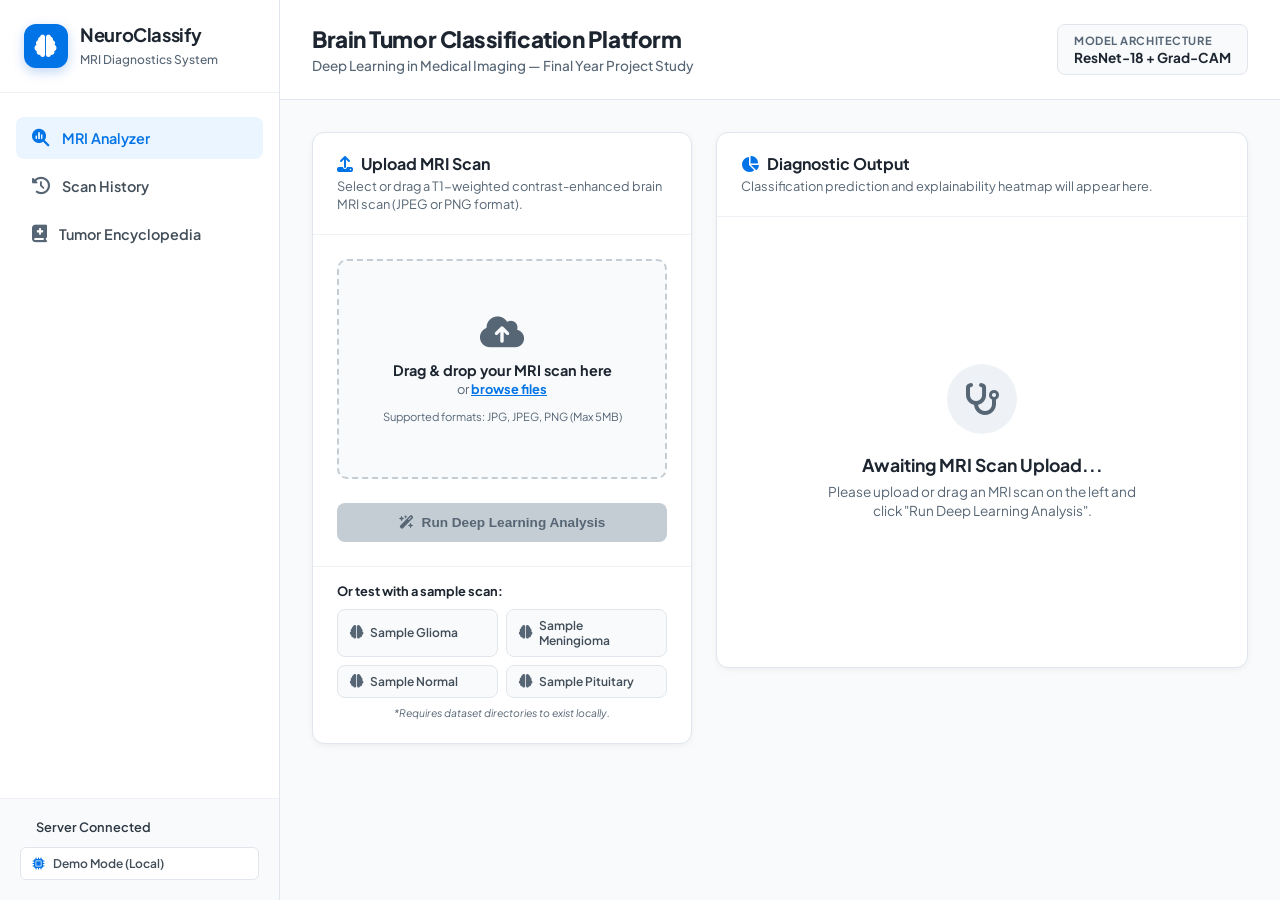
==== frontend/index.html @ 98c459a2 "Initial commit: Web-Based Brain Tumor Classification and Explainable AI (Grad-CAM) System" ====
<!DOCTYPE html>
<html lang="en">
<head>
    <meta charset="UTF-8">
    <meta name="viewport" content="width=device-width, initial-scale=1.0">
    <title>Brain Tumor Classification & Explainable AI (Grad-CAM) System</title>
    <!-- Google Fonts -->
    <link rel="preconnect" href="https://fonts.googleapis.com">
    <link rel="preconnect" href="https://fonts.gstatic.com" crossorigin>
    <link href="https://fonts.googleapis.com/css2?family=Plus+Jakarta+Sans:wght@300;400;500;600;700;800&display=swap" rel="stylesheet">
    <!-- FontAwesome for Icons -->
    <link rel="stylesheet" href="https://cdnjs.cloudflare.com/ajax/libs/font-awesome/6.4.0/css/all.min.css">
    <!-- Main Style -->
    <link rel="stylesheet" href="style.css">
</head>
<body>
    <div class="app-container">
        <!-- Sidebar Navigation -->
        <aside class="app-sidebar">
            <div class="brand">
                <div class="brand-icon"><i class="fa-solid fa-brain"></i></div>
                <div class="brand-text">
                    <h1>NeuroClassify</h1>
                    <span>MRI Diagnostics System</span>
                </div>
            </div>
            
            <nav class="sidebar-nav">
                <a href="#analyzer" class="nav-item active" id="nav-analyzer">
                    <i class="fa-solid fa-magnifying-glass-chart"></i>
                    <span>MRI Analyzer</span>
                </a>
                <a href="#history" class="nav-item" id="nav-history">
                    <i class="fa-solid fa-clock-rotate-left"></i>
                    <span>Scan History</span>
                </a>
                <a href="#education" class="nav-item" id="nav-education">
                    <i class="fa-solid fa-book-medical"></i>
                    <span>Tumor Encyclopedia</span>
                </a>
            </nav>
            
            <div class="sidebar-footer">
                <div class="status-indicator connected">
                    <span class="dot"></span>
                    <span class="text">Server Connected</span>
                </div>
                <div class="model-status" id="model-status-badge">
                    <i class="fa-solid fa-microchip"></i>
                    <span id="model-status-text">Checking model...</span>
                </div>
            </div>
        </aside>

        <!-- Main Content Area -->
        <main class="app-main">
            <!-- Header -->
            <header class="app-header">
                <div class="header-title">
                    <h2>Brain Tumor Classification Platform</h2>
                    <p>Deep Learning in Medical Imaging — Final Year Project Study</p>
                </div>
                <div class="system-stats">
                    <div class="stat-card">
                        <span class="stat-label">Model Architecture</span>
                        <span class="stat-value">ResNet-18 + Grad-CAM</span>
                    </div>
                </div>
            </header>

            <!-- Page Sections -->
            <div class="page-content">
                
                <!-- SECTION 1: MRI Analyzer -->
                <section id="analyzer-section" class="content-section active">
                    <div class="grid-layout">
                        <!-- Left Panel: Upload Image -->
                        <div class="card upload-card">
                            <div class="card-header">
                                <h3><i class="fa-solid fa-upload"></i> Upload MRI Scan</h3>
                                <p>Select or drag a T1-weighted contrast-enhanced brain MRI scan (JPEG or PNG format).</p>
                            </div>
                            
                            <!-- Drag & Drop Upload Zone -->
                            <div class="upload-zone" id="drop-zone">
                                <input type="file" id="file-input" accept="image/jpeg, image/png" style="display: none;">
                                <div class="upload-prompt">
                                    <i class="fa-solid fa-cloud-arrow-up upload-icon"></i>
                                    <p class="main-prompt">Drag & drop your MRI scan here</p>
                                    <p class="sub-prompt">or <span class="browse-btn">browse files</span></p>
                                    <span class="file-limits">Supported formats: JPG, JPEG, PNG (Max 5MB)</span>
                                </div>
                                <div class="upload-preview" id="upload-preview" style="display: none;">
                                    <img id="preview-img" src="" alt="MRI Preview">
                                    <div class="preview-overlay">
                                        <button class="btn btn-secondary btn-sm" id="change-file-btn">
                                            <i class="fa-solid fa-rotate"></i> Change Scan
                                        </button>
                                    </div>
                                </div>
                            </div>
                            
                            <!-- Actions -->
                            <div class="action-bar">
                                <button class="btn btn-primary btn-block" id="analyze-btn" disabled>
                                    <i class="fa-solid fa-wand-magic-sparkles"></i> Run Deep Learning Analysis
                                </button>
                            </div>
                            
                            <!-- Sample Scans Section -->
                            <div class="sample-scans">
                                <h4>Or test with a sample scan:</h4>
                                <div class="sample-grid">
                                    <div class="sample-item" data-type="glioma" data-file="dataset/Testing/glioma/Te-gl_0010.jpg">
                                        <i class="fa-solid fa-brain sample-thumb-icon"></i>
                                        <span>Sample Glioma</span>
                                    </div>
                                    <div class="sample-item" data-type="meningioma" data-file="dataset/Testing/meningioma/Te-me_0010.jpg">
                                        <i class="fa-solid fa-brain sample-thumb-icon"></i>
                                        <span>Sample Meningioma</span>
                                    </div>
                                    <div class="sample-item" data-type="notumor" data-file="dataset/Testing/notumor/Te-no_0010.jpg">
                                        <i class="fa-solid fa-brain sample-thumb-icon"></i>
                                        <span>Sample Normal</span>
                                    </div>
                                    <div class="sample-item" data-type="pituitary" data-file="dataset/Testing/pituitary/Te-pi_0010.jpg">
                                        <i class="fa-solid fa-brain sample-thumb-icon"></i>
                                        <span>Sample Pituitary</span>
                                    </div>
                                </div>
                                <p class="sample-note">*Requires dataset directories to exist locally.</p>
                            </div>
                        </div>

                        <!-- Right Panel: Diagnostics & Visualizations -->
                        <div class="card results-card">
                            <div class="card-header">
                                <h3><i class="fa-solid fa-chart-pie"></i> Diagnostic Output</h3>
                                <p>Classification prediction and explainability heatmap will appear here.</p>
                            </div>
                            
                            <!-- Empty State -->
                            <div class="results-empty" id="results-empty">
                                <div class="empty-animation">
                                    <i class="fa-solid fa-stethoscope"></i>
                                </div>
                                <p>Awaiting MRI Scan Upload...</p>
                                <span>Please upload or drag an MRI scan on the left and click "Run Deep Learning Analysis".</span>
                            </div>
                            
                            <!-- Loading State -->
                            <div class="results-loading" id="results-loading" style="display: none;">
                                <div class="spinner"></div>
                                <p>Running Deep CNN Inference...</p>
                                <span>Analyzing image layers & extracting Grad-CAM gradients...</span>
                            </div>

                            <!-- Results Content (Hidden by Default) -->
                            <div class="results-content" id="results-content" style="display: none;">
                                <!-- Warning banner if model is not trained yet -->
                                <div class="warning-banner" id="model-warning-banner" style="display: none;">
                                    <i class="fa-solid fa-triangle-exclamation"></i>
                                    <span id="warning-text">Model weights not trained. Running on untrained/ImageNet base model.</span>
                                </div>

                                <div class="primary-result">
                                    <div class="result-badge" id="prediction-class-badge">GLIOMA</div>
                                    <div class="result-confidence">
                                        <span class="label">Confidence Score:</span>
                                        <span class="value" id="prediction-confidence-val">94.8%</span>
                                    </div>
                                </div>

                                <!-- Probability Bars -->
                                <div class="probability-section">
                                    <h4>Probability Distribution</h4>
                                    <div class="prob-list" id="prob-list">
                                        <!-- Will be dynamically populated -->
                                    </div>
                                </div>

                                <!-- Compare Viewer (Raw vs Heatmap) -->
                                <div class="visualizer-section">
                                    <h4>Explainable AI (XAI) — Grad-CAM Heatmap</h4>
                                    <p class="xai-desc">The heatmap highlights the regions in the MRI scan that contributed most strongly to the model's classification decision (red regions = highest activation).</p>
                                    
                                    <div class="viewer-compare">
                                        <div class="viewer-pane">
                                            <span class="pane-label">Original MRI Scan</span>
                                            <img id="result-raw-img" src="" alt="Original MRI">
                                        </div>
                                        <div class="viewer-pane">
                                            <span class="pane-label">Grad-CAM Activation Highlight</span>
                                            <img id="result-heatmap-img" src="" alt="Grad-CAM Overlay">
                                        </div>
                                    </div>
                                </div>
                                
                                <!-- Findings Summary -->
                                <div class="findings-card" id="findings-card">
                                    <!-- Dynamic text according to predicted class -->
                                </div>
                            </div>
                        </div>
                    </div>
                </section>
                
                <!-- SECTION 2: Scan History -->
                <section id="history-section" class="content-section">
                    <div class="card">
                        <div class="card-header">
                            <h3><i class="fa-solid fa-clock-rotate-left"></i> Analysis History</h3>
                            <p>History of MRI scans classified in this session (stored locally).</p>
                        </div>
                        <div class="history-list-wrapper">
                            <table class="history-table" id="history-table">
                                <thead>
                                    <tr>
                                        <th>Date/Time</th>
                                        <th>MRI File</th>
                                        <th>Classification</th>
                                        <th>Confidence</th>
                                        <th>Action</th>
                                    </tr>
                                </thead>
                                <tbody id="history-tbody">
                                    <tr>
                                        <td colspan="5" class="no-history-text">No scans analyzed in this session yet.</td>
                                    </tr>
                                </tbody>
                            </table>
                        </div>
                    </div>
                </section>
                
                <!-- SECTION 3: Encyclopedia -->
                <section id="education-section" class="content-section">
                    <div class="encyclopedia-grid">
                        
                        <!-- Glioma -->
                        <div class="card info-card">
                            <div class="info-header glioma-theme">
                                <i class="fa-solid fa-circle-nodes"></i>
                                <h3>Glioma</h3>
                            </div>
                            <div class="info-body">
                                <h4>What is it?</h4>
                                <p>A type of tumor that starts in the glial cells of the brain or spine. Glial cells support, protect, and nourish neurons.</p>
                                <h4>Anatomical Location</h4>
                                <p>Commonly develops in the cerebral hemispheres (cerebrum), but can also form in the brainstem, cerebellum, and optic nerve.</p>
                                <h4>MRI Characteristics</h4>
                                <p>Usually appears as a poorly defined, infiltrative mass. High-grade gliomas (glioblastomas) typically show thick, irregular contrast enhancement with a central necrotic core.</p>
                            </div>
                        </div>
                        
                        <!-- Meningioma -->
                        <div class="card info-card">
                            <div class="info-header meningioma-theme">
                                <i class="fa-solid fa-circle-dot"></i>
                                <h3>Meningioma</h3>
                            </div>
                            <div class="info-body">
                                <h4>What is it?</h4>
                                <p>A tumor that arises from the meninges—the three layers of membranes that surround and protect the brain and spinal cord.</p>
                                <h4>Anatomical Location</h4>
                                <p>Typically located on the surface of the brain (extra-axial), often along the dural sinuses, sagittal crest, or skull base.</p>
                                <h4>MRI Characteristics</h4>
                                <p>Well-circumscribed, round dural-based mass that enhances intensely and uniformly following contrast. Often displays a "dural tail" sign.</p>
                            </div>
                        </div>
                        
                        <!-- Pituitary Tumor -->
                        <div class="card info-card">
                            <div class="info-header pituitary-theme">
                                <i class="fa-solid fa-dna"></i>
                                <h3>Pituitary Tumor</h3>
                            </div>
                            <div class="info-body">
                                <h4>What is it?</h4>
                                <p>An abnormal growth in the pituitary gland—a pea-sized endocrine gland located at the base of the brain that regulates essential hormones.</p>
                                <h4>Anatomical Location</h4>
                                <p>Located inside the sella turcica, directly below the optic chiasm at the base of the skull.</p>
                                <h4>MRI Characteristics</h4>
                                <p>Microadenomas (<10mm) appear as hypointense lesions on T1 post-contrast compared to normal pituitary tissue. Macroadenomas (>10mm) may expand the sella and display a classic "snowman" configuration.</p>
                            </div>
                        </div>
                        
                        <!-- No Tumor / Normal -->
                        <div class="card info-card">
                            <div class="info-header normal-theme">
                                <i class="fa-solid fa-shield-halved"></i>
                                <h3>No Tumor (Normal)</h3>
                            </div>
                            <div class="info-body">
                                <h4>What is it?</h4>
                                <p>Healthy brain MRI scan. No abnormal growths, lesions, masses, or tissue deviations detected within the cerebrum, cerebellum, or brainstem.</p>
                                <h4>Anatomical Checkpoints</h4>
                                <p>Symmetrical brain structures, clear ventricular spaces, intact midline alignment, no mass effect, normal tissue signal intensity across T1 and T2 sequences.</p>
                                <h4>Clinical Recommendation</h4>
                                <p>Continue standard observation. In clinical workflows, classification scans are verified by radiologists alongside patient clinical symptom histories.</p>
                            </div>
                        </div>
                    </div>
                </section>
                
            </div>
        </main>
    </div>

    <!-- Script Entry -->
    <script src="app.js"></script>
</body>
</html>
---- frontend/style.css ----
/* Custom CSS Variables - Modern Medical Theme (Deep Slate & Oceanic Blue/Teal) */
:root {
    --primary: hsl(210, 100%, 45%);
    --primary-light: hsl(210, 100%, 96%);
    --primary-medium: hsl(210, 90%, 85%);
    --primary-dark: hsl(212, 100%, 25%);
    
    --success: hsl(150, 80%, 35%);
    --success-light: hsl(150, 80%, 95%);
    --warning: hsl(38, 95%, 45%);
    --warning-light: hsl(38, 95%, 95%);
    --danger: hsl(354, 85%, 45%);
    --danger-light: hsl(354, 85%, 96%);
    
    --slate-50: hsl(210, 40%, 98%);
    --slate-100: hsl(210, 30%, 95%);
    --slate-200: hsl(210, 20%, 90%);
    --slate-300: hsl(210, 15%, 80%);
    --slate-600: hsl(210, 15%, 40%);
    --slate-700: hsl(210, 15%, 30%);
    --slate-800: hsl(211, 20%, 22%);
    --slate-900: hsl(212, 25%, 15%);
    
    --shadow-sm: 0 2px 8px -2px rgba(15, 23, 42, 0.08);
    --shadow-md: 0 4px 20px -4px rgba(15, 23, 42, 0.12);
    --shadow-lg: 0 10px 30px -10px rgba(15, 23, 42, 0.16);
    
    --font-main: 'Plus Jakarta Sans', -apple-system, BlinkMacSystemFont, "Segoe UI", Roboto, sans-serif;
}

/* Reset & Base Styles */
* {
    margin: 0;
    padding: 0;
    box-sizing: border-box;
}

html, body {
    font-family: var(--font-main);
    color: var(--slate-800);
    background-color: var(--slate-50);
    height: 100%;
    scroll-behavior: smooth;
    -webkit-font-smoothing: antialiased;
}

/* Base App Layout */
.app-container {
    display: flex;
    height: 100vh;
    overflow: hidden;
}

/* Sidebar Navigation Styling */
.app-sidebar {
    width: 280px;
    background-color: white;
    border-right: 1px solid var(--slate-200);
    display: flex;
    flex-direction: column;
    flex-shrink: 0;
}

.brand {
    padding: 24px;
    display: flex;
    align-items: center;
    gap: 12px;
    border-bottom: 1px solid var(--slate-100);
}

.brand-icon {
    width: 44px;
    height: 44px;
    background-color: var(--primary);
    border-radius: 12px;
    display: flex;
    align-items: center;
    justify-content: center;
    color: white;
    font-size: 1.4rem;
    box-shadow: 0 4px 12px rgba(0, 90, 220, 0.25);
}

.brand-text h1 {
    font-size: 1.15rem;
    font-weight: 700;
    color: var(--slate-900);
    line-height: 1.2;
    letter-spacing: -0.02em;
}

.brand-text span {
    font-size: 0.75rem;
    color: var(--slate-600);
    font-weight: 500;
}

.sidebar-nav {
    padding: 24px 16px;
    display: flex;
    flex-direction: column;
    gap: 6px;
    flex-grow: 1;
}

.nav-item {
    display: flex;
    align-items: center;
    gap: 12px;
    padding: 12px 16px;
    color: var(--slate-700);
    text-decoration: none;
    font-weight: 600;
    font-size: 0.9rem;
    border-radius: 8px;
    transition: all 0.2s ease;
}

.nav-item i {
    font-size: 1.1rem;
    color: var(--slate-600);
    transition: all 0.2s ease;
}

.nav-item:hover {
    background-color: var(--slate-100);
    color: var(--slate-900);
}

.nav-item:hover i {
    color: var(--primary);
}

.nav-item.active {
    background-color: var(--primary-light);
    color: var(--primary);
}

.nav-item.active i {
    color: var(--primary);
}

.sidebar-footer {
    padding: 20px;
    border-top: 1px solid var(--slate-100);
    display: flex;
    flex-direction: column;
    gap: 12px;
    background-color: var(--slate-50);
}

.status-indicator {
    display: flex;
    align-items: center;
    gap: 8px;
    font-size: 0.8rem;
    font-weight: 600;
}

.status-indicator .dot {
    width: 8px;
    height: 8px;
    border-radius: 50%;
}

.status-indicator.connected .dot {
    background-color: var(--success);
    box-shadow: 0 0 8px var(--success);
}

.status-indicator.connected .text {
    color: var(--slate-700);
}

.model-status {
    display: flex;
    align-items: center;
    gap: 8px;
    padding: 8px 12px;
    border-radius: 6px;
    font-size: 0.75rem;
    font-weight: 600;
    color: var(--slate-700);
    background-color: white;
    border: 1px solid var(--slate-200);
}

.model-status i {
    color: var(--primary);
}

/* Main Area Layout */
.app-main {
    flex-grow: 1;
    display: flex;
    flex-direction: column;
    overflow: hidden;
}

.app-header {
    background-color: white;
    border-bottom: 1px solid var(--slate-200);
    padding: 24px 32px;
    display: flex;
    justify-content: space-between;
    align-items: center;
    flex-shrink: 0;
}

.header-title h2 {
    font-size: 1.4rem;
    font-weight: 800;
    color: var(--slate-900);
    letter-spacing: -0.02em;
}

.header-title p {
    font-size: 0.85rem;
    color: var(--slate-600);
    margin-top: 4px;
    font-weight: 500;
}

.system-stats {
    display: flex;
    gap: 16px;
}

.stat-card {
    background-color: var(--slate-50);
    border: 1px solid var(--slate-200);
    padding: 8px 16px;
    border-radius: 8px;
    display: flex;
    flex-direction: column;
}

.stat-label {
    font-size: 0.7rem;
    color: var(--slate-600);
    text-transform: uppercase;
    font-weight: 700;
    letter-spacing: 0.05em;
}

.stat-value {
    font-size: 0.85rem;
    font-weight: 700;
    color: var(--slate-900);
    margin-top: 2px;
}

/* Content Panel Switcher */
.page-content {
    flex-grow: 1;
    overflow-y: auto;
    padding: 32px;
}

.content-section {
    display: none;
    animation: fadeIn 0.3s ease-in-out;
}

.content-section.active {
    display: block;
}

@keyframes fadeIn {
    from { opacity: 0; transform: translateY(4px); }
    to { opacity: 1; transform: translateY(0); }
}

/* Grid Layout for Analyzer */
.grid-layout {
    display: grid;
    grid-template-columns: 380px 1fr;
    gap: 24px;
    align-items: start;
}

/* Cards Design */
.card {
    background-color: white;
    border: 1px solid var(--slate-200);
    border-radius: 12px;
    box-shadow: var(--shadow-sm);
    overflow: hidden;
}

.card-header {
    padding: 20px 24px;
    border-bottom: 1px solid var(--slate-100);
}

.card-header h3 {
    font-size: 1rem;
    font-weight: 700;
    color: var(--slate-900);
    display: flex;
    align-items: center;
    gap: 8px;
}

.card-header h3 i {
    color: var(--primary);
}

.card-header p {
    font-size: 0.8rem;
    color: var(--slate-600);
    margin-top: 4px;
    line-height: 1.4;
}

/* Upload Zone styling */
.upload-zone {
    margin: 24px;
    border: 2px dashed var(--slate-300);
    border-radius: 10px;
    background-color: var(--slate-50);
    cursor: pointer;
    min-height: 220px;
    display: flex;
    align-items: center;
    justify-content: center;
    transition: all 0.2s ease;
}

.upload-zone:hover, .upload-zone.dragover {
    border-color: var(--primary);
    background-color: var(--primary-light);
}

.upload-prompt {
    padding: 32px;
    text-align: center;
    display: flex;
    flex-direction: column;
    align-items: center;
}

.upload-icon {
    font-size: 2.2rem;
    color: var(--slate-600);
    margin-bottom: 12px;
    transition: transform 0.2s ease;
}

.upload-zone:hover .upload-icon {
    color: var(--primary);
    transform: translateY(-2px);
}

.main-prompt {
    font-size: 0.9rem;
    font-weight: 700;
    color: var(--slate-900);
}

.sub-prompt {
    font-size: 0.8rem;
    color: var(--slate-600);
    margin-top: 2px;
}

.browse-btn {
    color: var(--primary);
    font-weight: 700;
    text-decoration: underline;
}

.file-limits {
    font-size: 0.7rem;
    color: var(--slate-600);
    margin-top: 12px;
}

.upload-preview {
    width: 100%;
    height: 100%;
    position: relative;
    padding: 12px;
}

.upload-preview img {
    width: 100%;
    height: 180px;
    object-fit: contain;
    border-radius: 8px;
    background-color: var(--slate-900);
    display: block;
}

.preview-overlay {
    position: absolute;
    bottom: 20px;
    left: 50%;
    transform: translateX(-50%);
}

.action-bar {
    padding: 0 24px 24px;
}

/* Sample Grid */
.sample-scans {
    padding: 0 24px 24px;
    border-top: 1px solid var(--slate-100);
}

.sample-scans h4 {
    font-size: 0.8rem;
    font-weight: 700;
    color: var(--slate-900);
    margin: 16px 0 10px;
}

.sample-grid {
    display: grid;
    grid-template-columns: repeat(2, 1fr);
    gap: 8px;
}

.sample-item {
    background-color: var(--slate-50);
    border: 1px solid var(--slate-200);
    border-radius: 8px;
    padding: 8px 12px;
    font-size: 0.75rem;
    font-weight: 600;
    color: var(--slate-700);
    display: flex;
    align-items: center;
    gap: 6px;
    cursor: pointer;
    transition: all 0.2s ease;
}

.sample-item:hover {
    border-color: var(--primary);
    background-color: var(--primary-light);
    color: var(--primary);
}

.sample-thumb-icon {
    font-size: 0.85rem;
    color: var(--slate-600);
}

.sample-item:hover .sample-thumb-icon {
    color: var(--primary);
}

.sample-note {
    font-size: 0.65rem;
    color: var(--slate-600);
    margin-top: 8px;
    font-style: italic;
    text-align: center;
}

/* Button UI */
.btn {
    display: inline-flex;
    align-items: center;
    justify-content: center;
    gap: 8px;
    padding: 12px 20px;
    font-size: 0.85rem;
    font-weight: 700;
    border-radius: 8px;
    border: none;
    cursor: pointer;
    transition: all 0.2s ease;
}

.btn-block {
    display: flex;
    width: 100%;
}

.btn-primary {
    background-color: var(--primary);
    color: white;
    box-shadow: 0 4px 12px rgba(0, 90, 220, 0.2);
}

.btn-primary:hover:not(:disabled) {
    background-color: hsl(210, 100%, 38%);
    transform: translateY(-1px);
}

.btn-primary:disabled {
    background-color: var(--slate-300);
    color: var(--slate-600);
    cursor: not-allowed;
    box-shadow: none;
}

.btn-secondary {
    background-color: white;
    color: var(--slate-800);
    border: 1px solid var(--slate-300);
}

.btn-secondary:hover {
    background-color: var(--slate-50);
}

.btn-sm {
    padding: 6px 12px;
    font-size: 0.75rem;
}

/* Results panel empty and loading states */
.results-empty, .results-loading {
    display: flex;
    flex-direction: column;
    align-items: center;
    justify-content: center;
    text-align: center;
    padding: 60px 40px;
    min-height: 450px;
}

.empty-animation {
    width: 70px;
    height: 70px;
    background-color: var(--slate-100);
    border-radius: 50%;
    display: flex;
    align-items: center;
    justify-content: center;
    color: var(--slate-600);
    font-size: 2rem;
    margin-bottom: 20px;
}

.results-empty p, .results-loading p {
    font-size: 1.1rem;
    font-weight: 700;
    color: var(--slate-900);
}

.results-empty span, .results-loading span {
    font-size: 0.85rem;
    color: var(--slate-600);
    margin-top: 6px;
    line-height: 1.4;
    max-width: 320px;
}

/* Spinner styling */
.spinner {
    width: 48px;
    height: 48px;
    border: 4px solid var(--primary-light);
    border-top: 4px solid var(--primary);
    border-radius: 50%;
    animation: spin 1s linear infinite;
    margin-bottom: 20px;
}

@keyframes spin {
    0% { transform: rotate(0deg); }
    100% { transform: rotate(360deg); }
}

/* Results Display Area styling */
.results-content {
    padding: 24px;
}

.warning-banner {
    background-color: var(--warning-light);
    border: 1px solid var(--warning);
    border-radius: 8px;
    padding: 10px 16px;
    display: flex;
    align-items: center;
    gap: 10px;
    margin-bottom: 20px;
    font-size: 0.8rem;
    color: var(--warning);
    font-weight: 600;
}

.warning-banner i {
    font-size: 0.95rem;
}

.primary-result {
    display: flex;
    justify-content: space-between;
    align-items: center;
    background-color: var(--primary-light);
    padding: 16px 24px;
    border-radius: 10px;
    border: 1px solid var(--primary-medium);
}

.result-badge {
    font-size: 1.3rem;
    font-weight: 800;
    color: var(--primary-dark);
    letter-spacing: 0.05em;
    text-transform: uppercase;
}

.result-confidence {
    display: flex;
    flex-direction: column;
    align-items: flex-end;
}

.result-confidence .label {
    font-size: 0.7rem;
    color: var(--slate-600);
    font-weight: 600;
}

.result-confidence .value {
    font-size: 1.3rem;
    font-weight: 800;
    color: var(--primary);
}

/* Probabilities Progress Bars */
.probability-section {
    margin-top: 24px;
}

.probability-section h4 {
    font-size: 0.85rem;
    font-weight: 700;
    color: var(--slate-900);
    margin-bottom: 12px;
}

.prob-list {
    display: flex;
    flex-direction: column;
    gap: 10px;
}

.prob-row {
    display: flex;
    align-items: center;
    justify-content: space-between;
    font-size: 0.8rem;
    font-weight: 600;
}

.prob-name {
    text-transform: capitalize;
    color: var(--slate-700);
    width: 90px;
}

.prob-bar-container {
    flex-grow: 1;
    height: 8px;
    background-color: var(--slate-100);
    border-radius: 4px;
    overflow: hidden;
    margin: 0 16px;
}

.prob-bar {
    height: 100%;
    background-color: var(--primary);
    border-radius: 4px;
    width: 0;
    transition: width 0.6s cubic-bezier(0.1, 0.8, 0.3, 1);
}

.prob-val {
    width: 45px;
    text-align: right;
    color: var(--slate-900);
}

/* Compare Viewer UI */
.visualizer-section {
    margin-top: 28px;
}

.visualizer-section h4 {
    font-size: 0.85rem;
    font-weight: 700;
    color: var(--slate-900);
}

.xai-desc {
    font-size: 0.75rem;
    color: var(--slate-600);
    margin-top: 4px;
    line-height: 1.4;
}

.viewer-compare {
    display: grid;
    grid-template-columns: repeat(2, 1fr);
    gap: 16px;
    margin-top: 16px;
}

.viewer-pane {
    background-color: var(--slate-900);
    border-radius: 8px;
    padding: 8px;
    text-align: center;
    position: relative;
    border: 1px solid var(--slate-700);
}

.pane-label {
    position: absolute;
    top: 14px;
    left: 14px;
    background-color: rgba(15, 23, 42, 0.75);
    backdrop-filter: blur(4px);
    color: white;
    font-size: 0.65rem;
    padding: 4px 8px;
    border-radius: 4px;
    font-weight: 700;
    z-index: 10;
}

.viewer-pane img {
    max-width: 100%;
    height: 250px;
    object-fit: contain;
    border-radius: 6px;
    display: block;
    margin: 0 auto;
}

/* Findings Card */
.findings-card {
    background-color: var(--slate-50);
    border-left: 4px solid var(--primary);
    border-radius: 0 8px 8px 0;
    padding: 16px 20px;
    margin-top: 24px;
    font-size: 0.8rem;
    line-height: 1.5;
}

.findings-card h5 {
    font-size: 0.85rem;
    font-weight: 700;
    color: var(--slate-900);
    margin-bottom: 6px;
}

.findings-card p {
    color: var(--slate-700);
}

/* Table styling for History list */
.history-table {
    width: 100%;
    border-collapse: collapse;
    font-size: 0.85rem;
}

.history-table th {
    padding: 14px 20px;
    background-color: var(--slate-50);
    border-bottom: 1px solid var(--slate-200);
    text-align: left;
    color: var(--slate-700);
    font-weight: 700;
}

.history-table td {
    padding: 16px 20px;
    border-bottom: 1px solid var(--slate-100);
    color: var(--slate-800);
}

.history-table tr:last-child td {
    border-bottom: none;
}

.no-history-text {
    text-align: center;
    color: var(--slate-600);
    padding: 40px 0 !important;
}

.history-class {
    font-weight: 700;
    text-transform: uppercase;
}

.history-class.glioma { color: hsl(200, 90%, 35%); }
.history-class.meningioma { color: hsl(280, 80%, 45%); }
.history-class.pituitary { color: hsl(340, 85%, 45%); }
.history-class.notumor { color: var(--success); }

/* Encyclopedia Panels */
.encyclopedia-grid {
    display: grid;
    grid-template-columns: repeat(2, 1fr);
    gap: 24px;
}

.info-card {
    height: 100%;
}

.info-header {
    padding: 16px 24px;
    display: flex;
    align-items: center;
    gap: 12px;
    color: white;
}

.info-header h3 {
    font-size: 1.1rem;
    font-weight: 700;
}

.info-header i {
    font-size: 1.2rem;
}

.glioma-theme { background-color: hsl(200, 85%, 45%); }
.meningioma-theme { background-color: hsl(280, 75%, 50%); }
.pituitary-theme { background-color: hsl(340, 80%, 50%); }
.normal-theme { background-color: var(--success); }

.info-body {
    padding: 24px;
}

.info-body h4 {
    font-size: 0.8rem;
    font-weight: 700;
    text-transform: uppercase;
    color: var(--slate-700);
    margin-top: 14px;
    letter-spacing: 0.05em;
}

.info-body h4:first-child {
    margin-top: 0;
}

.info-body p {
    font-size: 0.85rem;
    line-height: 1.5;
    color: var(--slate-600);
    margin-top: 6px;
}

/* Responsiveness adjustments */
@media (max-width: 1100px) {
    .grid-layout {
        grid-template-columns: 1fr;
    }
    .upload-card {
        max-width: 100%;
    }
}

@media (max-width: 800px) {
    .app-container {
        flex-direction: column;
    }
    .app-sidebar {
        width: 100%;
        height: auto;
        border-right: none;
        border-bottom: 1px solid var(--slate-200);
    }
    .sidebar-nav {
        flex-direction: row;
        flex-wrap: wrap;
        padding: 12px;
    }
    .sidebar-footer {
        display: none;
    }
    .encyclopedia-grid {
        grid-template-columns: 1fr;
    }
    .viewer-compare {
        grid-template-columns: 1fr;
    }
}
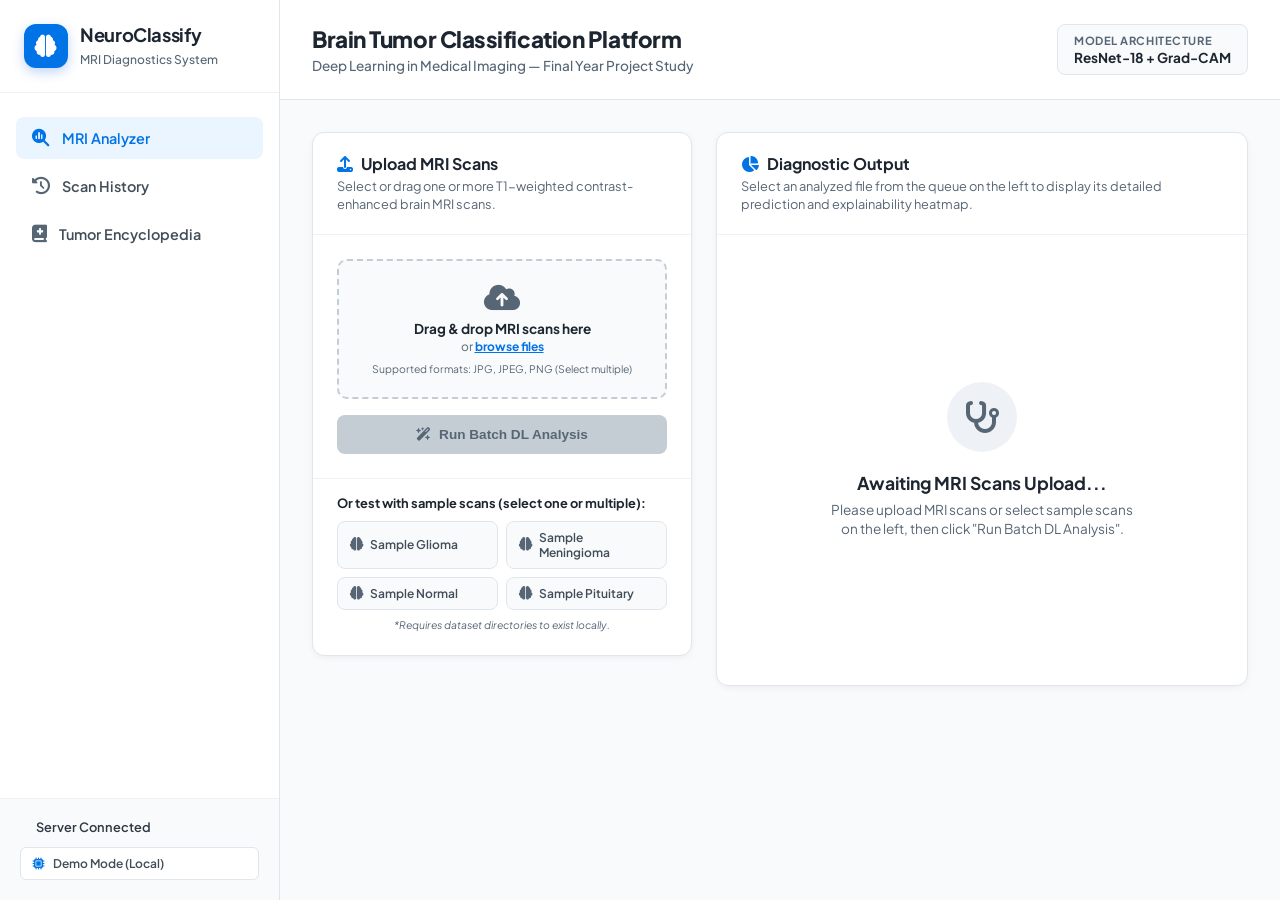
==== commit d03fd2d1: "Implement batch processing feature for MRI scan uploads" ====
--- a/frontend/index.html
+++ b/frontend/index.html
@@ -73,57 +73,88 @@
                 
                 <!-- SECTION 1: MRI Analyzer -->
                 <section id="analyzer-section" class="content-section active">
+                    <!-- Batch Processing Stats Banner (Only visible when batch mode is active) -->
+                    <div class="batch-stats-banner" id="batch-stats-banner" style="display: none;">
+                        <div class="batch-stat-item">
+                            <span class="batch-label">Total Selected</span>
+                            <span class="batch-value" id="batch-total-cnt">0</span>
+                        </div>
+                        <div class="batch-stat-item">
+                            <span class="batch-label">Processed</span>
+                            <span class="batch-value" id="batch-processed-cnt">0</span>
+                        </div>
+                        <div class="batch-stat-item">
+                            <span class="batch-label">Glioma</span>
+                            <span class="batch-value glioma" id="batch-glioma-cnt">0</span>
+                        </div>
+                        <div class="batch-stat-item">
+                            <span class="batch-label">Meningioma</span>
+                            <span class="batch-value meningioma" id="batch-meningioma-cnt">0</span>
+                        </div>
+                        <div class="batch-stat-item">
+                            <span class="batch-label">Pituitary</span>
+                            <span class="batch-value pituitary" id="batch-pituitary-cnt">0</span>
+                        </div>
+                        <div class="batch-stat-item">
+                            <span class="batch-label">No Tumor</span>
+                            <span class="batch-value normal" id="batch-notumor-cnt">0</span>
+                        </div>
+                    </div>
+
                     <div class="grid-layout">
-                        <!-- Left Panel: Upload Image -->
+                        <!-- Left Panel: Upload Image & Batch Queue -->
                         <div class="card upload-card">
                             <div class="card-header">
-                                <h3><i class="fa-solid fa-upload"></i> Upload MRI Scan</h3>
-                                <p>Select or drag a T1-weighted contrast-enhanced brain MRI scan (JPEG or PNG format).</p>
-                            </div>
-                            
-                            <!-- Drag & Drop Upload Zone -->
+                                <h3><i class="fa-solid fa-upload"></i> Upload MRI Scans</h3>
+                                <p>Select or drag one or more T1-weighted contrast-enhanced brain MRI scans.</p>
+                            </div>
+                            
+                            <!-- Drag & Drop Upload Zone (Multiple files allowed) -->
                             <div class="upload-zone" id="drop-zone">
-                                <input type="file" id="file-input" accept="image/jpeg, image/png" style="display: none;">
-                                <div class="upload-prompt">
+                                <input type="file" id="file-input" accept="image/jpeg, image/png" multiple style="display: none;">
+                                <div class="upload-prompt" id="upload-prompt">
                                     <i class="fa-solid fa-cloud-arrow-up upload-icon"></i>
-                                    <p class="main-prompt">Drag & drop your MRI scan here</p>
+                                    <p class="main-prompt">Drag & drop MRI scans here</p>
                                     <p class="sub-prompt">or <span class="browse-btn">browse files</span></p>
-                                    <span class="file-limits">Supported formats: JPG, JPEG, PNG (Max 5MB)</span>
-                                </div>
-                                <div class="upload-preview" id="upload-preview" style="display: none;">
-                                    <img id="preview-img" src="" alt="MRI Preview">
-                                    <div class="preview-overlay">
-                                        <button class="btn btn-secondary btn-sm" id="change-file-btn">
-                                            <i class="fa-solid fa-rotate"></i> Change Scan
-                                        </button>
-                                    </div>
+                                    <span class="file-limits">Supported formats: JPG, JPEG, PNG (Select multiple)</span>
+                                </div>
+                            </div>
+                            
+                            <!-- Batch Queue List (Visible when files are added) -->
+                            <div class="batch-queue-container" id="batch-queue-container" style="display: none;">
+                                <div class="queue-header">
+                                    <h4>Scans Queue (<span id="queue-count">0</span> files)</h4>
+                                    <button class="clear-queue-btn" id="clear-queue-btn"><i class="fa-solid fa-trash-can"></i> Clear</button>
+                                </div>
+                                <div class="queue-list" id="queue-list">
+                                    <!-- Dynamic rows go here -->
                                 </div>
                             </div>
                             
                             <!-- Actions -->
                             <div class="action-bar">
                                 <button class="btn btn-primary btn-block" id="analyze-btn" disabled>
-                                    <i class="fa-solid fa-wand-magic-sparkles"></i> Run Deep Learning Analysis
+                                    <i class="fa-solid fa-wand-magic-sparkles"></i> Run Batch DL Analysis
                                 </button>
                             </div>
                             
                             <!-- Sample Scans Section -->
                             <div class="sample-scans">
-                                <h4>Or test with a sample scan:</h4>
+                                <h4>Or test with sample scans (select one or multiple):</h4>
                                 <div class="sample-grid">
-                                    <div class="sample-item" data-type="glioma" data-file="dataset/Testing/glioma/Te-gl_0010.jpg">
+                                    <div class="sample-item" data-type="glioma" data-file="dataset/Testing/glioma/Te-gl_10.jpg">
                                         <i class="fa-solid fa-brain sample-thumb-icon"></i>
                                         <span>Sample Glioma</span>
                                     </div>
-                                    <div class="sample-item" data-type="meningioma" data-file="dataset/Testing/meningioma/Te-me_0010.jpg">
+                                    <div class="sample-item" data-type="meningioma" data-file="dataset/Testing/meningioma/Te-me_10.jpg">
                                         <i class="fa-solid fa-brain sample-thumb-icon"></i>
                                         <span>Sample Meningioma</span>
                                     </div>
-                                    <div class="sample-item" data-type="notumor" data-file="dataset/Testing/notumor/Te-no_0010.jpg">
+                                    <div class="sample-item" data-type="notumor" data-file="dataset/Testing/notumor/Te-no_10.jpg">
                                         <i class="fa-solid fa-brain sample-thumb-icon"></i>
                                         <span>Sample Normal</span>
                                     </div>
-                                    <div class="sample-item" data-type="pituitary" data-file="dataset/Testing/pituitary/Te-pi_0010.jpg">
+                                    <div class="sample-item" data-type="pituitary" data-file="dataset/Testing/pituitary/Te-pi_10.jpg">
                                         <i class="fa-solid fa-brain sample-thumb-icon"></i>
                                         <span>Sample Pituitary</span>
                                     </div>
@@ -136,7 +167,7 @@
                         <div class="card results-card">
                             <div class="card-header">
                                 <h3><i class="fa-solid fa-chart-pie"></i> Diagnostic Output</h3>
-                                <p>Classification prediction and explainability heatmap will appear here.</p>
+                                <p>Select an analyzed file from the queue on the left to display its detailed prediction and explainability heatmap.</p>
                             </div>
                             
                             <!-- Empty State -->
@@ -144,15 +175,15 @@
                                 <div class="empty-animation">
                                     <i class="fa-solid fa-stethoscope"></i>
                                 </div>
-                                <p>Awaiting MRI Scan Upload...</p>
-                                <span>Please upload or drag an MRI scan on the left and click "Run Deep Learning Analysis".</span>
+                                <p>Awaiting MRI Scans Upload...</p>
+                                <span>Please upload MRI scans or select sample scans on the left, then click "Run Batch DL Analysis".</span>
                             </div>
                             
                             <!-- Loading State -->
                             <div class="results-loading" id="results-loading" style="display: none;">
                                 <div class="spinner"></div>
-                                <p>Running Deep CNN Inference...</p>
-                                <span>Analyzing image layers & extracting Grad-CAM gradients...</span>
+                                <p id="loading-title">Running Deep CNN Inference...</p>
+                                <span id="loading-subtitle">Analyzing image layers & extracting Grad-CAM gradients...</span>
                             </div>
 
                             <!-- Results Content (Hidden by Default) -->
@@ -161,6 +192,11 @@
                                 <div class="warning-banner" id="model-warning-banner" style="display: none;">
                                     <i class="fa-solid fa-triangle-exclamation"></i>
                                     <span id="warning-text">Model weights not trained. Running on untrained/ImageNet base model.</span>
+                                </div>
+
+                                <div class="active-file-header">
+                                    <span class="active-file-label">Inspecting:</span>
+                                    <span class="active-file-name" id="inspected-file-name">filename.jpg</span>
                                 </div>
 
                                 <div class="primary-result">
@@ -281,7 +317,7 @@
                                 <h4>Anatomical Location</h4>
                                 <p>Located inside the sella turcica, directly below the optic chiasm at the base of the skull.</p>
                                 <h4>MRI Characteristics</h4>
-                                <p>Microadenomas (<10mm) appear as hypointense lesions on T1 post-contrast compared to normal pituitary tissue. Macroadenomas (>10mm) may expand the sella and display a classic "snowman" configuration.</p>
+                                <p>Microadenomas (&lt;10mm) appear as hypointense lesions on T1 post-contrast compared to normal pituitary tissue. Macroadenomas (&gt;10mm) may expand the sella and display a classic "snowman" configuration.</p>
                             </div>
                         </div>
                         
--- a/frontend/style.css
+++ b/frontend/style.css
@@ -272,6 +272,51 @@
     to { opacity: 1; transform: translateY(0); }
 }
 
+/* Batch Processing Stats Banner */
+.batch-stats-banner {
+    display: grid;
+    grid-template-columns: repeat(6, 1fr);
+    gap: 16px;
+    background-color: white;
+    border: 1px solid var(--slate-200);
+    border-radius: 12px;
+    padding: 16px 24px;
+    margin-bottom: 24px;
+    box-shadow: var(--shadow-sm);
+    animation: fadeIn 0.3s ease-in-out;
+}
+
+.batch-stat-item {
+    display: flex;
+    flex-direction: column;
+    align-items: center;
+    justify-content: center;
+    border-right: 1px solid var(--slate-200);
+}
+
+.batch-stat-item:last-child {
+    border-right: none;
+}
+
+.batch-label {
+    font-size: 0.7rem;
+    font-weight: 700;
+    color: var(--slate-600);
+    text-transform: uppercase;
+    margin-bottom: 4px;
+}
+
+.batch-value {
+    font-size: 1.3rem;
+    font-weight: 800;
+    color: var(--slate-900);
+}
+
+.batch-value.glioma { color: hsl(200, 85%, 45%); }
+.batch-value.meningioma { color: hsl(280, 75%, 50%); }
+.batch-value.pituitary { color: hsl(340, 80%, 50%); }
+.batch-value.normal { color: var(--success); }
+
 /* Grid Layout for Analyzer */
 .grid-layout {
     display: grid;
@@ -316,12 +361,12 @@
 
 /* Upload Zone styling */
 .upload-zone {
-    margin: 24px;
+    margin: 24px 24px 16px;
     border: 2px dashed var(--slate-300);
     border-radius: 10px;
     background-color: var(--slate-50);
     cursor: pointer;
-    min-height: 220px;
+    min-height: 140px;
     display: flex;
     align-items: center;
     justify-content: center;
@@ -334,7 +379,7 @@
 }
 
 .upload-prompt {
-    padding: 32px;
+    padding: 20px;
     text-align: center;
     display: flex;
     flex-direction: column;
@@ -342,9 +387,9 @@
 }
 
 .upload-icon {
-    font-size: 2.2rem;
-    color: var(--slate-600);
-    margin-bottom: 12px;
+    font-size: 1.8rem;
+    color: var(--slate-600);
+    margin-bottom: 8px;
     transition: transform 0.2s ease;
 }
 
@@ -354,13 +399,13 @@
 }
 
 .main-prompt {
-    font-size: 0.9rem;
+    font-size: 0.85rem;
     font-weight: 700;
     color: var(--slate-900);
 }
 
 .sub-prompt {
-    font-size: 0.8rem;
+    font-size: 0.75rem;
     color: var(--slate-600);
     margin-top: 2px;
 }
@@ -372,32 +417,133 @@
 }
 
 .file-limits {
-    font-size: 0.7rem;
-    color: var(--slate-600);
-    margin-top: 12px;
-}
-
-.upload-preview {
-    width: 100%;
-    height: 100%;
-    position: relative;
-    padding: 12px;
-}
-
-.upload-preview img {
-    width: 100%;
-    height: 180px;
-    object-fit: contain;
+    font-size: 0.65rem;
+    color: var(--slate-600);
+    margin-top: 8px;
+}
+
+/* Batch Queue container styles */
+.batch-queue-container {
+    margin: 0 24px 16px;
+    border: 1px solid var(--slate-200);
     border-radius: 8px;
-    background-color: var(--slate-900);
-    display: block;
-}
-
-.preview-overlay {
-    position: absolute;
-    bottom: 20px;
-    left: 50%;
-    transform: translateX(-50%);
+    overflow: hidden;
+}
+
+.queue-header {
+    background-color: var(--slate-50);
+    padding: 10px 14px;
+    border-bottom: 1px solid var(--slate-200);
+    display: flex;
+    justify-content: space-between;
+    align-items: center;
+}
+
+.queue-header h4 {
+    font-size: 0.75rem;
+    font-weight: 700;
+    color: var(--slate-900);
+}
+
+.clear-queue-btn {
+    background: none;
+    border: none;
+    color: var(--danger);
+    font-size: 0.75rem;
+    font-weight: 700;
+    cursor: pointer;
+    display: flex;
+    align-items: center;
+    gap: 4px;
+}
+
+.clear-queue-btn:hover {
+    text-decoration: underline;
+}
+
+.queue-list {
+    max-height: 250px;
+    overflow-y: auto;
+    background-color: white;
+}
+
+.queue-item {
+    display: flex;
+    align-items: center;
+    justify-content: space-between;
+    padding: 10px 14px;
+    border-bottom: 1px solid var(--slate-100);
+    cursor: pointer;
+    transition: background-color 0.2s ease;
+}
+
+.queue-item:last-child {
+    border-bottom: none;
+}
+
+.queue-item:hover {
+    background-color: var(--slate-50);
+}
+
+.queue-item.active {
+    background-color: var(--primary-light);
+    border-left: 3px solid var(--primary);
+}
+
+.queue-item-info {
+    display: flex;
+    flex-direction: column;
+    gap: 2px;
+    width: 65%;
+}
+
+.queue-item-name {
+    font-size: 0.75rem;
+    font-weight: 600;
+    color: var(--slate-800);
+    white-space: nowrap;
+    overflow: hidden;
+    text-overflow: ellipsis;
+}
+
+.queue-item-status {
+    font-size: 0.65rem;
+    font-weight: 600;
+    color: var(--slate-600);
+    display: flex;
+    align-items: center;
+    gap: 4px;
+}
+
+.queue-item-status.pending { color: var(--slate-600); }
+.queue-item-status.analyzing { color: var(--primary); }
+.queue-item-status.completed { color: var(--success); }
+.queue-item-status.failed { color: var(--danger); }
+
+.queue-item-badge {
+    font-size: 0.65rem;
+    font-weight: 800;
+    padding: 2px 6px;
+    border-radius: 4px;
+    text-transform: uppercase;
+}
+
+.queue-item-badge.glioma { background-color: hsl(200, 85%, 93%); color: hsl(200, 90%, 35%); }
+.queue-item-badge.meningioma { background-color: hsl(280, 75%, 93%); color: hsl(280, 80%, 40%); }
+.queue-item-badge.pituitary { background-color: hsl(340, 80%, 93%); color: hsl(340, 85%, 40%); }
+.queue-item-badge.notumor { background-color: var(--success-light); color: var(--success); }
+
+.queue-item-remove {
+    background: none;
+    border: none;
+    color: var(--slate-600);
+    cursor: pointer;
+    padding: 4px;
+    font-size: 0.8rem;
+}
+
+.queue-item-remove:hover {
+    color: var(--danger);
 }
 
 .action-bar {
@@ -444,12 +590,19 @@
     color: var(--primary);
 }
 
+.sample-item.active {
+    border-color: var(--primary);
+    background-color: var(--primary-light);
+    color: var(--primary);
+    box-shadow: 0 0 0 1px var(--primary);
+}
+
 .sample-thumb-icon {
     font-size: 0.85rem;
     color: var(--slate-600);
 }
 
-.sample-item:hover .sample-thumb-icon {
+.sample-item:hover .sample-thumb-icon, .sample-item.active .sample-thumb-icon {
     color: var(--primary);
 }
 
@@ -571,6 +724,7 @@
 /* Results Display Area styling */
 .results-content {
     padding: 24px;
+    animation: fadeIn 0.3s ease-in-out;
 }
 
 .warning-banner {
@@ -589,6 +743,29 @@
 
 .warning-banner i {
     font-size: 0.95rem;
+}
+
+.active-file-header {
+    background-color: var(--slate-50);
+    border: 1px solid var(--slate-200);
+    padding: 8px 16px;
+    border-radius: 6px;
+    font-size: 0.8rem;
+    margin-bottom: 16px;
+    display: flex;
+    align-items: center;
+    gap: 6px;
+}
+
+.active-file-label {
+    font-weight: 700;
+    color: var(--slate-600);
+}
+
+.active-file-name {
+    font-family: monospace;
+    font-weight: 600;
+    color: var(--slate-900);
 }
 
 .primary-result {
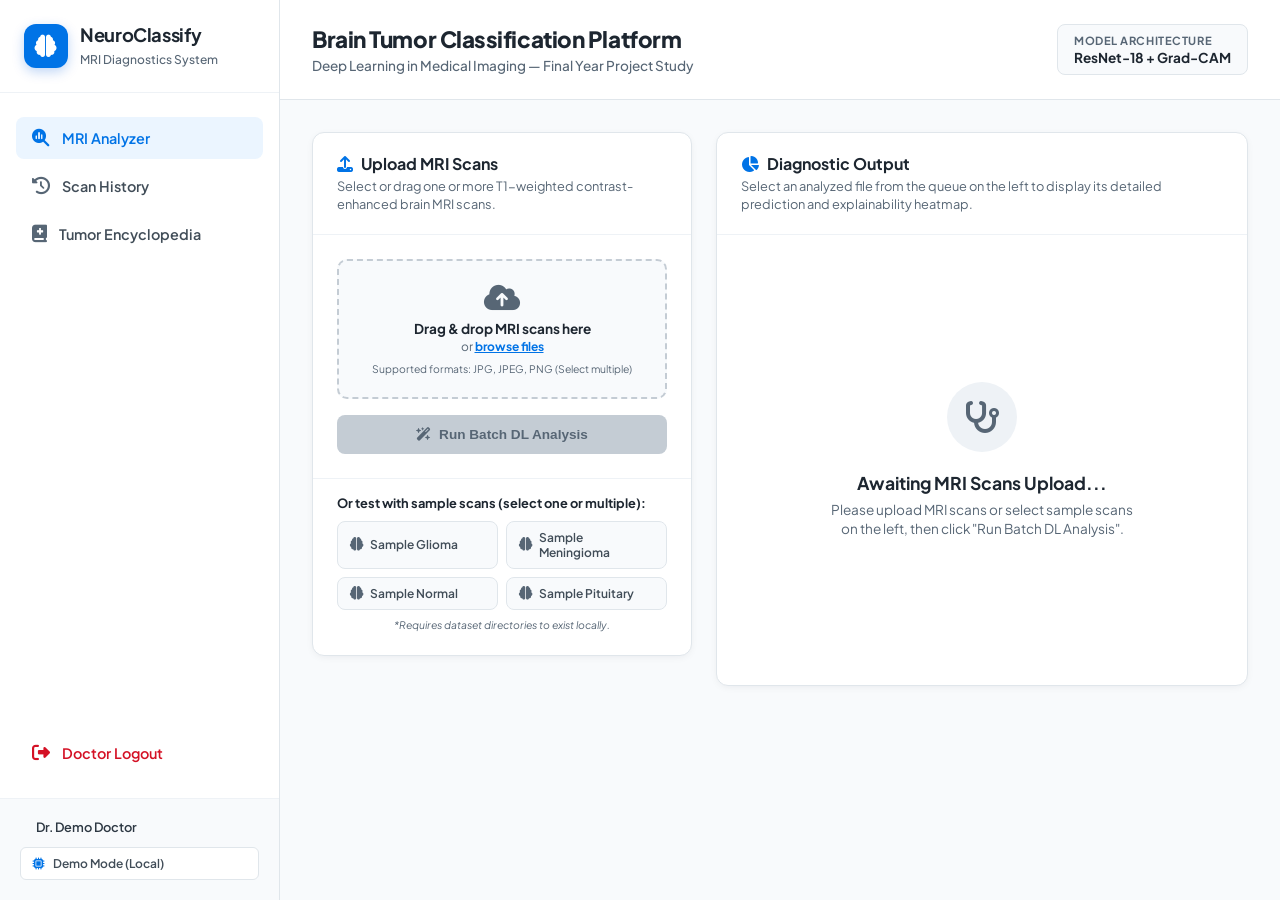
==== commit 3993382c: "Implement Doctor Authentication System (SQLite+Sessions) and Batch Scanning Pause/Cancel Controllers" ====
--- a/frontend/index.html
+++ b/frontend/index.html
@@ -38,6 +38,10 @@
                     <i class="fa-solid fa-book-medical"></i>
                     <span>Tumor Encyclopedia</span>
                 </a>
+                <a href="#" class="nav-item" id="nav-logout" style="margin-top: auto; color: var(--danger);">
+                    <i class="fa-solid fa-right-from-bracket" style="color: var(--danger);"></i>
+                    <span>Doctor Logout</span>
+                </a>
             </nav>
             
             <div class="sidebar-footer">
@@ -132,10 +136,18 @@
                             </div>
                             
                             <!-- Actions -->
-                            <div class="action-bar">
+                            <div class="action-bar" style="display: flex; flex-direction: column; gap: 10px;">
                                 <button class="btn btn-primary btn-block" id="analyze-btn" disabled>
                                     <i class="fa-solid fa-wand-magic-sparkles"></i> Run Batch DL Analysis
                                 </button>
+                                <div id="batch-control-actions" style="display: none; gap: 10px; width: 100%;">
+                                    <button class="btn btn-secondary" id="pause-btn" style="flex: 1;">
+                                        <i class="fa-solid fa-pause"></i> Pause
+                                    </button>
+                                    <button class="btn btn-secondary" id="cancel-btn" style="flex: 1; border-color: var(--danger); color: var(--danger);">
+                                        <i class="fa-solid fa-ban"></i> Cancel
+                                    </button>
+                                </div>
                             </div>
                             
                             <!-- Sample Scans Section -->
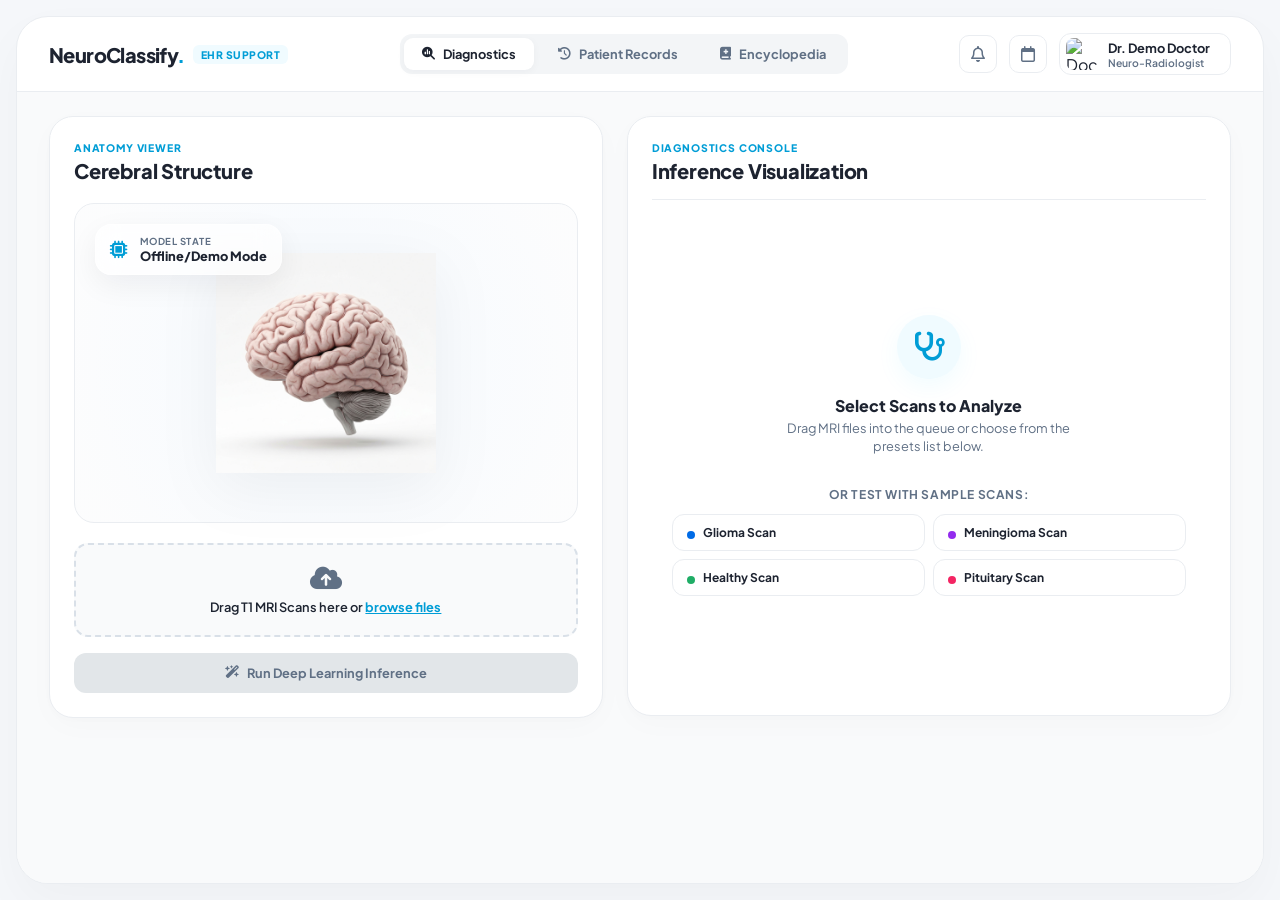
==== commit 3794fbb3: "Redesign dashboard layout to match clean medical EHR visual aesthetic with 3D brain illustration and" ====
--- a/frontend/index.html
+++ b/frontend/index.html
@@ -3,7 +3,7 @@
 <head>
     <meta charset="UTF-8">
     <meta name="viewport" content="width=device-width, initial-scale=1.0">
-    <title>Brain Tumor Classification & Explainable AI (Grad-CAM) System</title>
+    <title>NeuroClassify - EHR Brain Tumor Diagnostics Platform</title>
     <!-- Google Fonts -->
     <link rel="preconnect" href="https://fonts.googleapis.com">
     <link rel="preconnect" href="https://fonts.gstatic.com" crossorigin>
@@ -14,345 +14,342 @@
     <link rel="stylesheet" href="style.css">
 </head>
 <body>
-    <div class="app-container">
-        <!-- Sidebar Navigation -->
-        <aside class="app-sidebar">
-            <div class="brand">
-                <div class="brand-icon"><i class="fa-solid fa-brain"></i></div>
-                <div class="brand-text">
-                    <h1>NeuroClassify</h1>
-                    <span>MRI Diagnostics System</span>
-                </div>
-            </div>
+    <div class="ehr-app-wrapper">
+        <div class="ehr-container">
             
-            <nav class="sidebar-nav">
-                <a href="#analyzer" class="nav-item active" id="nav-analyzer">
-                    <i class="fa-solid fa-magnifying-glass-chart"></i>
-                    <span>MRI Analyzer</span>
-                </a>
-                <a href="#history" class="nav-item" id="nav-history">
-                    <i class="fa-solid fa-clock-rotate-left"></i>
-                    <span>Scan History</span>
-                </a>
-                <a href="#education" class="nav-item" id="nav-education">
-                    <i class="fa-solid fa-book-medical"></i>
-                    <span>Tumor Encyclopedia</span>
-                </a>
-                <a href="#" class="nav-item" id="nav-logout" style="margin-top: auto; color: var(--danger);">
-                    <i class="fa-solid fa-right-from-bracket" style="color: var(--danger);"></i>
-                    <span>Doctor Logout</span>
-                </a>
-            </nav>
-            
-            <div class="sidebar-footer">
-                <div class="status-indicator connected">
-                    <span class="dot"></span>
-                    <span class="text">Server Connected</span>
-                </div>
-                <div class="model-status" id="model-status-badge">
-                    <i class="fa-solid fa-microchip"></i>
-                    <span id="model-status-text">Checking model...</span>
-                </div>
-            </div>
-        </aside>
-
-        <!-- Main Content Area -->
-        <main class="app-main">
-            <!-- Header -->
-            <header class="app-header">
-                <div class="header-title">
-                    <h2>Brain Tumor Classification Platform</h2>
-                    <p>Deep Learning in Medical Imaging — Final Year Project Study</p>
-                </div>
-                <div class="system-stats">
-                    <div class="stat-card">
-                        <span class="stat-label">Model Architecture</span>
-                        <span class="stat-value">ResNet-18 + Grad-CAM</span>
+            <!-- 1. Top Navigation Bar (EHR Mockup Style) -->
+            <header class="ehr-header">
+                <div class="ehr-logo-section">
+                    <span class="ehr-logo">NeuroClassify<span class="dot">.</span></span>
+                    <span class="ehr-badge">Ehr Support</span>
+                </div>
+                
+                <nav class="ehr-top-nav">
+                    <a href="#analyzer" class="nav-tab active" id="tab-analyzer"><i class="fa-solid fa-magnifying-glass-chart"></i> Diagnostics</a>
+                    <a href="#history" class="nav-tab" id="tab-history"><i class="fa-solid fa-clock-rotate-left"></i> Patient Records</a>
+                    <a href="#education" class="nav-tab" id="tab-education"><i class="fa-solid fa-book-medical"></i> Encyclopedia</a>
+                </nav>
+                
+                <div class="ehr-user-section">
+                    <div class="ehr-icon-button"><i class="fa-regular fa-bell"></i></div>
+                    <div class="ehr-icon-button"><i class="fa-regular fa-calendar"></i></div>
+                    <div class="doctor-profile" id="nav-logout" title="Click to Logout">
+                        <img src="https://images.unsplash.com/photo-1559839734-2b71ea197ec2?auto=format&fit=crop&q=80&w=100" alt="Doctor Profile" class="doctor-avatar">
+                        <div class="doctor-info">
+                            <span class="dr-name" id="doctor-display-name">Dr. Jane Doe</span>
+                            <span class="dr-title">Neuro-Radiologist <i class="fa-solid fa-right-from-bracket logout-arrow"></i></span>
+                        </div>
                     </div>
                 </div>
             </header>
 
-            <!-- Page Sections -->
-            <div class="page-content">
+            <!-- 2. Primary Page Workspace -->
+            <main class="ehr-content">
                 
-                <!-- SECTION 1: MRI Analyzer -->
-                <section id="analyzer-section" class="content-section active">
-                    <!-- Batch Processing Stats Banner (Only visible when batch mode is active) -->
-                    <div class="batch-stats-banner" id="batch-stats-banner" style="display: none;">
-                        <div class="batch-stat-item">
-                            <span class="batch-label">Total Selected</span>
-                            <span class="batch-value" id="batch-total-cnt">0</span>
-                        </div>
-                        <div class="batch-stat-item">
-                            <span class="batch-label">Processed</span>
-                            <span class="batch-value" id="batch-processed-cnt">0</span>
-                        </div>
-                        <div class="batch-stat-item">
-                            <span class="batch-label">Glioma</span>
-                            <span class="batch-value glioma" id="batch-glioma-cnt">0</span>
-                        </div>
-                        <div class="batch-stat-item">
-                            <span class="batch-label">Meningioma</span>
-                            <span class="batch-value meningioma" id="batch-meningioma-cnt">0</span>
-                        </div>
-                        <div class="batch-stat-item">
-                            <span class="batch-label">Pituitary</span>
-                            <span class="batch-value pituitary" id="batch-pituitary-cnt">0</span>
-                        </div>
-                        <div class="batch-stat-item">
-                            <span class="batch-label">No Tumor</span>
-                            <span class="batch-value normal" id="batch-notumor-cnt">0</span>
-                        </div>
+                <!-- SECTION 1: Diagnostics Workstation -->
+                <div id="analyzer-section" class="content-panel active">
+                    
+                    <!-- Top Summary Stats Grid (EHR Mockup style metrics) -->
+                    <section class="metrics-grid" id="batch-stats-banner" style="display: none;">
+                        <div class="metric-item">
+                            <span class="m-label">Selected Scans</span>
+                            <span class="m-val" id="batch-total-cnt">0</span>
+                        </div>
+                        <div class="metric-item">
+                            <span class="m-label">Completed</span>
+                            <span class="m-val" id="batch-processed-cnt">0</span>
+                        </div>
+                        <div class="metric-item border-glioma">
+                            <span class="m-label">Glioma Detected</span>
+                            <span class="m-val glioma" id="batch-glioma-cnt">0</span>
+                        </div>
+                        <div class="metric-item border-meningioma">
+                            <span class="m-label">Meningioma Detected</span>
+                            <span class="m-val meningioma" id="batch-meningioma-cnt">0</span>
+                        </div>
+                        <div class="metric-item border-pituitary">
+                            <span class="m-label">Pituitary Detected</span>
+                            <span class="m-val pituitary" id="batch-pituitary-cnt">0</span>
+                        </div>
+                        <div class="metric-item border-normal">
+                            <span class="m-label">Healthy Scans</span>
+                            <span class="m-val normal" id="batch-notumor-cnt">0</span>
+                        </div>
+                    </section>
+
+                    <!-- Main Split Layout: Anatomical Brain View vs Visualizer Console -->
+                    <div class="workspace-grid">
+                        
+                        <!-- COLUMN A: 3D Anatomical Brain Model View & Upload Controls -->
+                        <div class="workspace-col-left">
+                            <div class="anatomy-card">
+                                <span class="card-tag">Anatomy Viewer</span>
+                                <h2>Cerebral Structure</h2>
+                                
+                                <!-- Floating 3D Brain Illustration Scene -->
+                                <div class="brain-viewer-scene">
+                                    <img src="3d_brain.jpg" alt="3D Brain Render" class="floating-3d-brain">
+                                    
+                                    <!-- Floating glassmorphic HUD Badges (concept from screenshot) -->
+                                    <div class="hud-badge hud-top-left" id="hud-status">
+                                        <i class="fa-solid fa-microchip"></i>
+                                        <div>
+                                            <span class="hud-title">Model State</span>
+                                            <span class="hud-value" id="model-status-text">Loading PyTorch...</span>
+                                        </div>
+                                    </div>
+                                    
+                                    <div class="hud-badge hud-bottom-right" id="hud-prediction" style="display: none;">
+                                        <div class="hud-prediction-color"></div>
+                                        <div>
+                                            <span class="hud-title">Active Classification</span>
+                                            <span class="hud-value" id="hud-pred-class">Glioma</span>
+                                        </div>
+                                    </div>
+                                </div>
+                                
+                                <!-- Upload Input Container (Multiple file selection) -->
+                                <div class="ehr-upload-wrapper">
+                                    <div class="ehr-drop-zone" id="drop-zone">
+                                        <input type="file" id="file-input" accept="image/jpeg, image/png" multiple style="display: none;">
+                                        <div class="ehr-upload-prompt" id="upload-prompt">
+                                            <i class="fa-solid fa-cloud-arrow-up cloud-icon"></i>
+                                            <p>Drag T1 MRI Scans here or <span class="browse-link">browse files</span></p>
+                                        </div>
+                                    </div>
+                                    
+                                    <!-- Upload Queue Panel -->
+                                    <div class="ehr-queue-container" id="batch-queue-container" style="display: none;">
+                                        <div class="ehr-queue-header">
+                                            <span>Scan Upload Queue (<span id="queue-count">0</span>)</span>
+                                            <button class="queue-clear-btn" id="clear-queue-btn"><i class="fa-solid fa-trash-can"></i> Clear</button>
+                                        </div>
+                                        <div class="ehr-queue-list" id="queue-list">
+                                            <!-- Dynamic items -->
+                                        </div>
+                                    </div>
+
+                                    <!-- Action Action Bar -->
+                                    <div class="ehr-action-bar">
+                                        <button class="ehr-btn ehr-btn-primary" id="analyze-btn" disabled>
+                                            <i class="fa-solid fa-wand-magic-sparkles"></i> Run Deep Learning Inference
+                                        </button>
+                                        <div id="batch-control-actions" style="display: none; gap: 8px; width: 100%; margin-top: 8px;">
+                                            <button class="ehr-btn ehr-btn-secondary" id="pause-btn" style="flex: 1;">
+                                                <i class="fa-solid fa-pause"></i> Pause
+                                            </button>
+                                            <button class="ehr-btn ehr-btn-secondary" id="cancel-btn" style="flex: 1; border-color: var(--danger); color: var(--danger);">
+                                                <i class="fa-solid fa-ban"></i> Cancel
+                                            </button>
+                                        </div>
+                                    </div>
+                                </div>
+                            </div>
+                        </div>
+
+                        <!-- COLUMN B: Diagnostics & Visualizations console -->
+                        <div class="workspace-col-right">
+                            <div class="console-card">
+                                <div class="console-header">
+                                    <span class="card-tag">Diagnostics console</span>
+                                    <h2>Inference Visualization</h2>
+                                </div>
+
+                                <!-- Empty State -->
+                                <div class="console-empty" id="results-empty">
+                                    <div class="stethoscope-anim"><i class="fa-solid fa-stethoscope"></i></div>
+                                    <p>Select Scans to Analyze</p>
+                                    <span>Drag MRI files into the queue or choose from the presets list below.</span>
+                                    
+                                    <!-- Preset Presets Selection (EHR visual mockup style buttons) -->
+                                    <div class="preset-selector">
+                                        <h4>Or test with sample scans:</h4>
+                                        <div class="preset-grid">
+                                            <div class="preset-item sample-item" data-file="dataset/Testing/glioma/Te-gl_10.jpg">
+                                                <span class="dot-indicator glioma"></span> Glioma Scan
+                                            </div>
+                                            <div class="preset-item sample-item" data-file="dataset/Testing/meningioma/Te-me_10.jpg">
+                                                <span class="dot-indicator meningioma"></span> Meningioma Scan
+                                            </div>
+                                            <div class="preset-item sample-item" data-file="dataset/Testing/notumor/Te-no_10.jpg">
+                                                <span class="dot-indicator normal"></span> Healthy Scan
+                                            </div>
+                                            <div class="preset-item sample-item" data-file="dataset/Testing/pituitary/Te-pi_10.jpg">
+                                                <span class="dot-indicator pituitary"></span> Pituitary Scan
+                                            </div>
+                                        </div>
+                                    </div>
+                                </div>
+
+                                <!-- Loading Screen -->
+                                <div class="console-loading" id="results-loading" style="display: none;">
+                                    <div class="ehr-loader"></div>
+                                    <p id="loading-title">Analyzing Layers...</p>
+                                    <span id="loading-subtitle">Querying ResNet-18 model layer outputs</span>
+                                </div>
+
+                                <!-- Active Results Console -->
+                                <div class="console-results" id="results-content" style="display: none;">
+                                    <!-- Warning banner if model is not trained yet -->
+                                    <div class="warning-banner" id="model-warning-banner" style="display: none;">
+                                        <i class="fa-solid fa-triangle-exclamation"></i>
+                                        <span id="warning-text">Model weights not trained. Running on untrained base model.</span>
+                                    </div>
+
+                                    <div class="inspecting-banner">
+                                        <span class="label">Inspecting Target File:</span>
+                                        <span class="value" id="inspected-file-name">file_name.jpg</span>
+                                    </div>
+
+                                    <div class="metrics-row">
+                                        <div class="metric-pill">
+                                            <span class="m-label">Diagnostic Prediction</span>
+                                            <span class="m-value" id="prediction-class-badge">GLIOMA</span>
+                                        </div>
+                                        <div class="metric-pill">
+                                            <span class="m-label">Model Confidence</span>
+                                            <span class="m-value text-primary" id="prediction-confidence-val">94.8%</span>
+                                        </div>
+                                    </div>
+
+                                    <!-- Probability Chart Section -->
+                                    <div class="prob-section">
+                                        <h4>Diagnostic Probability Distribution</h4>
+                                        <div class="prob-chart-list" id="prob-list">
+                                            <!-- Dynamically populated -->
+                                        </div>
+                                    </div>
+
+                                    <!-- Side-by-Side Grad-CAM Compare visualizer -->
+                                    <div class="compare-visualizer">
+                                        <h4>Grad-CAM Explainable Neural Activation Maps</h4>
+                                        <p class="xai-subtext">The Grad-CAM overlay maps the pixel regions contributing to the neural network classification output (warm colors = high activation).</p>
+                                        
+                                        <div class="compare-view-grid">
+                                            <div class="compare-view-pane">
+                                                <span class="pane-tag">Original scan</span>
+                                                <img id="result-raw-img" src="" alt="Raw MRI Scan">
+                                            </div>
+                                            <div class="compare-view-pane">
+                                                <span class="pane-tag">Grad-CAM Overlay</span>
+                                                <img id="result-heatmap-img" src="" alt="Grad-CAM Activation Output">
+                                            </div>
+                                        </div>
+                                    </div>
+
+                                    <!-- Findings card -->
+                                    <div class="findings-box" id="findings-card">
+                                        <!-- Dynamic findings statement -->
+                                    </div>
+                                </div>
+                            </div>
+                        </div>
+
                     </div>
-
-                    <div class="grid-layout">
-                        <!-- Left Panel: Upload Image & Batch Queue -->
-                        <div class="card upload-card">
-                            <div class="card-header">
-                                <h3><i class="fa-solid fa-upload"></i> Upload MRI Scans</h3>
-                                <p>Select or drag one or more T1-weighted contrast-enhanced brain MRI scans.</p>
-                            </div>
-                            
-                            <!-- Drag & Drop Upload Zone (Multiple files allowed) -->
-                            <div class="upload-zone" id="drop-zone">
-                                <input type="file" id="file-input" accept="image/jpeg, image/png" multiple style="display: none;">
-                                <div class="upload-prompt" id="upload-prompt">
-                                    <i class="fa-solid fa-cloud-arrow-up upload-icon"></i>
-                                    <p class="main-prompt">Drag & drop MRI scans here</p>
-                                    <p class="sub-prompt">or <span class="browse-btn">browse files</span></p>
-                                    <span class="file-limits">Supported formats: JPG, JPEG, PNG (Select multiple)</span>
-                                </div>
-                            </div>
-                            
-                            <!-- Batch Queue List (Visible when files are added) -->
-                            <div class="batch-queue-container" id="batch-queue-container" style="display: none;">
-                                <div class="queue-header">
-                                    <h4>Scans Queue (<span id="queue-count">0</span> files)</h4>
-                                    <button class="clear-queue-btn" id="clear-queue-btn"><i class="fa-solid fa-trash-can"></i> Clear</button>
-                                </div>
-                                <div class="queue-list" id="queue-list">
-                                    <!-- Dynamic rows go here -->
-                                </div>
-                            </div>
-                            
-                            <!-- Actions -->
-                            <div class="action-bar" style="display: flex; flex-direction: column; gap: 10px;">
-                                <button class="btn btn-primary btn-block" id="analyze-btn" disabled>
-                                    <i class="fa-solid fa-wand-magic-sparkles"></i> Run Batch DL Analysis
-                                </button>
-                                <div id="batch-control-actions" style="display: none; gap: 10px; width: 100%;">
-                                    <button class="btn btn-secondary" id="pause-btn" style="flex: 1;">
-                                        <i class="fa-solid fa-pause"></i> Pause
-                                    </button>
-                                    <button class="btn btn-secondary" id="cancel-btn" style="flex: 1; border-color: var(--danger); color: var(--danger);">
-                                        <i class="fa-solid fa-ban"></i> Cancel
-                                    </button>
-                                </div>
-                            </div>
-                            
-                            <!-- Sample Scans Section -->
-                            <div class="sample-scans">
-                                <h4>Or test with sample scans (select one or multiple):</h4>
-                                <div class="sample-grid">
-                                    <div class="sample-item" data-type="glioma" data-file="dataset/Testing/glioma/Te-gl_10.jpg">
-                                        <i class="fa-solid fa-brain sample-thumb-icon"></i>
-                                        <span>Sample Glioma</span>
-                                    </div>
-                                    <div class="sample-item" data-type="meningioma" data-file="dataset/Testing/meningioma/Te-me_10.jpg">
-                                        <i class="fa-solid fa-brain sample-thumb-icon"></i>
-                                        <span>Sample Meningioma</span>
-                                    </div>
-                                    <div class="sample-item" data-type="notumor" data-file="dataset/Testing/notumor/Te-no_10.jpg">
-                                        <i class="fa-solid fa-brain sample-thumb-icon"></i>
-                                        <span>Sample Normal</span>
-                                    </div>
-                                    <div class="sample-item" data-type="pituitary" data-file="dataset/Testing/pituitary/Te-pi_10.jpg">
-                                        <i class="fa-solid fa-brain sample-thumb-icon"></i>
-                                        <span>Sample Pituitary</span>
-                                    </div>
-                                </div>
-                                <p class="sample-note">*Requires dataset directories to exist locally.</p>
-                            </div>
-                        </div>
-
-                        <!-- Right Panel: Diagnostics & Visualizations -->
-                        <div class="card results-card">
-                            <div class="card-header">
-                                <h3><i class="fa-solid fa-chart-pie"></i> Diagnostic Output</h3>
-                                <p>Select an analyzed file from the queue on the left to display its detailed prediction and explainability heatmap.</p>
-                            </div>
-                            
-                            <!-- Empty State -->
-                            <div class="results-empty" id="results-empty">
-                                <div class="empty-animation">
-                                    <i class="fa-solid fa-stethoscope"></i>
-                                </div>
-                                <p>Awaiting MRI Scans Upload...</p>
-                                <span>Please upload MRI scans or select sample scans on the left, then click "Run Batch DL Analysis".</span>
-                            </div>
-                            
-                            <!-- Loading State -->
-                            <div class="results-loading" id="results-loading" style="display: none;">
-                                <div class="spinner"></div>
-                                <p id="loading-title">Running Deep CNN Inference...</p>
-                                <span id="loading-subtitle">Analyzing image layers & extracting Grad-CAM gradients...</span>
-                            </div>
-
-                            <!-- Results Content (Hidden by Default) -->
-                            <div class="results-content" id="results-content" style="display: none;">
-                                <!-- Warning banner if model is not trained yet -->
-                                <div class="warning-banner" id="model-warning-banner" style="display: none;">
-                                    <i class="fa-solid fa-triangle-exclamation"></i>
-                                    <span id="warning-text">Model weights not trained. Running on untrained/ImageNet base model.</span>
-                                </div>
-
-                                <div class="active-file-header">
-                                    <span class="active-file-label">Inspecting:</span>
-                                    <span class="active-file-name" id="inspected-file-name">filename.jpg</span>
-                                </div>
-
-                                <div class="primary-result">
-                                    <div class="result-badge" id="prediction-class-badge">GLIOMA</div>
-                                    <div class="result-confidence">
-                                        <span class="label">Confidence Score:</span>
-                                        <span class="value" id="prediction-confidence-val">94.8%</span>
-                                    </div>
-                                </div>
-
-                                <!-- Probability Bars -->
-                                <div class="probability-section">
-                                    <h4>Probability Distribution</h4>
-                                    <div class="prob-list" id="prob-list">
-                                        <!-- Will be dynamically populated -->
-                                    </div>
-                                </div>
-
-                                <!-- Compare Viewer (Raw vs Heatmap) -->
-                                <div class="visualizer-section">
-                                    <h4>Explainable AI (XAI) — Grad-CAM Heatmap</h4>
-                                    <p class="xai-desc">The heatmap highlights the regions in the MRI scan that contributed most strongly to the model's classification decision (red regions = highest activation).</p>
-                                    
-                                    <div class="viewer-compare">
-                                        <div class="viewer-pane">
-                                            <span class="pane-label">Original MRI Scan</span>
-                                            <img id="result-raw-img" src="" alt="Original MRI">
-                                        </div>
-                                        <div class="viewer-pane">
-                                            <span class="pane-label">Grad-CAM Activation Highlight</span>
-                                            <img id="result-heatmap-img" src="" alt="Grad-CAM Overlay">
-                                        </div>
-                                    </div>
-                                </div>
-                                
-                                <!-- Findings Summary -->
-                                <div class="findings-card" id="findings-card">
-                                    <!-- Dynamic text according to predicted class -->
-                                </div>
-                            </div>
-                        </div>
-                    </div>
-                </section>
-                
-                <!-- SECTION 2: Scan History -->
-                <section id="history-section" class="content-section">
-                    <div class="card">
+                </div>
+
+                <!-- SECTION 2: Patient Records History (EHR Table View) -->
+                <div id="history-section" class="content-panel">
+                    <div class="records-card">
                         <div class="card-header">
-                            <h3><i class="fa-solid fa-clock-rotate-left"></i> Analysis History</h3>
-                            <p>History of MRI scans classified in this session (stored locally).</p>
-                        </div>
-                        <div class="history-list-wrapper">
-                            <table class="history-table" id="history-table">
+                            <span class="card-tag">Records Archive</span>
+                            <h2>Diagnostic History log</h2>
+                            <p>Stored locally on this browser workstation session.</p>
+                        </div>
+                        <div class="records-table-container">
+                            <table class="records-table">
                                 <thead>
                                     <tr>
-                                        <th>Date/Time</th>
-                                        <th>MRI File</th>
-                                        <th>Classification</th>
-                                        <th>Confidence</th>
-                                        <th>Action</th>
+                                        <th>Date / Timestamp</th>
+                                        <th>Target MRI File</th>
+                                        <th>Diagnosis</th>
+                                        <th>Confidence Index</th>
+                                        <th>Diagnostic Report</th>
                                     </tr>
                                 </thead>
                                 <tbody id="history-tbody">
                                     <tr>
-                                        <td colspan="5" class="no-history-text">No scans analyzed in this session yet.</td>
+                                        <td colspan="5" class="no-records">No patient records registered in this session.</td>
                                     </tr>
                                 </tbody>
                             </table>
                         </div>
                     </div>
-                </section>
-                
-                <!-- SECTION 3: Encyclopedia -->
-                <section id="education-section" class="content-section">
-                    <div class="encyclopedia-grid">
+                </div>
+
+                <!-- SECTION 3: Tumor Encyclopedia (Timeline/Care Plan Style Layout) -->
+                <div id="education-section" class="content-panel">
+                    <div class="records-card">
+                        <div class="card-header">
+                            <span class="card-tag">Medical Encyclopedia</span>
+                            <h2>Anatomical & Diagnostic References</h2>
+                            <p>Standard neurological pathology definitions and typical magnetic resonance signs.</p>
+                        </div>
                         
-                        <!-- Glioma -->
-                        <div class="card info-card">
-                            <div class="info-header glioma-theme">
-                                <i class="fa-solid fa-circle-nodes"></i>
-                                <h3>Glioma</h3>
-                            </div>
-                            <div class="info-body">
-                                <h4>What is it?</h4>
-                                <p>A type of tumor that starts in the glial cells of the brain or spine. Glial cells support, protect, and nourish neurons.</p>
-                                <h4>Anatomical Location</h4>
-                                <p>Commonly develops in the cerebral hemispheres (cerebrum), but can also form in the brainstem, cerebellum, and optic nerve.</p>
-                                <h4>MRI Characteristics</h4>
-                                <p>Usually appears as a poorly defined, infiltrative mass. High-grade gliomas (glioblastomas) typically show thick, irregular contrast enhancement with a central necrotic core.</p>
-                            </div>
-                        </div>
-                        
-                        <!-- Meningioma -->
-                        <div class="card info-card">
-                            <div class="info-header meningioma-theme">
-                                <i class="fa-solid fa-circle-dot"></i>
-                                <h3>Meningioma</h3>
-                            </div>
-                            <div class="info-body">
-                                <h4>What is it?</h4>
-                                <p>A tumor that arises from the meninges—the three layers of membranes that surround and protect the brain and spinal cord.</p>
-                                <h4>Anatomical Location</h4>
-                                <p>Typically located on the surface of the brain (extra-axial), often along the dural sinuses, sagittal crest, or skull base.</p>
-                                <h4>MRI Characteristics</h4>
-                                <p>Well-circumscribed, round dural-based mass that enhances intensely and uniformly following contrast. Often displays a "dural tail" sign.</p>
-                            </div>
-                        </div>
-                        
-                        <!-- Pituitary Tumor -->
-                        <div class="card info-card">
-                            <div class="info-header pituitary-theme">
-                                <i class="fa-solid fa-dna"></i>
-                                <h3>Pituitary Tumor</h3>
-                            </div>
-                            <div class="info-body">
-                                <h4>What is it?</h4>
-                                <p>An abnormal growth in the pituitary gland—a pea-sized endocrine gland located at the base of the brain that regulates essential hormones.</p>
-                                <h4>Anatomical Location</h4>
-                                <p>Located inside the sella turcica, directly below the optic chiasm at the base of the skull.</p>
-                                <h4>MRI Characteristics</h4>
-                                <p>Microadenomas (&lt;10mm) appear as hypointense lesions on T1 post-contrast compared to normal pituitary tissue. Macroadenomas (&gt;10mm) may expand the sella and display a classic "snowman" configuration.</p>
-                            </div>
-                        </div>
-                        
-                        <!-- No Tumor / Normal -->
-                        <div class="card info-card">
-                            <div class="info-header normal-theme">
-                                <i class="fa-solid fa-shield-halved"></i>
-                                <h3>No Tumor (Normal)</h3>
-                            </div>
-                            <div class="info-body">
-                                <h4>What is it?</h4>
-                                <p>Healthy brain MRI scan. No abnormal growths, lesions, masses, or tissue deviations detected within the cerebrum, cerebellum, or brainstem.</p>
-                                <h4>Anatomical Checkpoints</h4>
-                                <p>Symmetrical brain structures, clear ventricular spaces, intact midline alignment, no mass effect, normal tissue signal intensity across T1 and T2 sequences.</p>
-                                <h4>Clinical Recommendation</h4>
-                                <p>Continue standard observation. In clinical workflows, classification scans are verified by radiologists alongside patient clinical symptom histories.</p>
-                            </div>
+                        <div class="encyclopedia-timeline-wrapper">
+                            
+                            <!-- Glioma -->
+                            <div class="timeline-card glioma-border">
+                                <div class="t-badge glioma-bg">Glioma</div>
+                                <h3>Astrocytic & Glial Mass Pathologies</h3>
+                                <div class="t-meta">Location: Cerebral Hemispheres, Brainstem, Optic Tracts</div>
+                                <p>Tumorous masses arising from brain glial support cells (astrocytes, oligodendrocytes, ependymal cells). Glioblastomas represent high-grade (WHO Grade IV) variations.</p>
+                                <h4>MRI Diagnostics</h4>
+                                <ul class="timeline-checklist">
+                                    <li><i class="fa-solid fa-circle-check text-primary"></i> Poorly demarcated infiltrative margins</li>
+                                    <li><i class="fa-solid fa-circle-check text-primary"></i> Central hypointense necrosis on T1w + contrast</li>
+                                    <li><i class="fa-solid fa-circle-check text-primary"></i> Surrounding vasogenic edema on T2/FLAIR</li>
+                                </ul>
+                            </div>
+
+                            <!-- Meningioma -->
+                            <div class="timeline-card meningioma-border">
+                                <div class="t-badge meningioma-bg">Meningioma</div>
+                                <h3>Meningeal Membrane Pathology</h3>
+                                <div class="t-meta">Location: Sagittal Sinus, Sphenoid Wing, Cerebellar Tentorium</div>
+                                <p>Slow-growing extra-axial tumors originating from arachnoid cap cells of the meningeal coverings. Represents the most common primary brain tumor.</p>
+                                <h4>MRI Diagnostics</h4>
+                                <ul class="timeline-checklist">
+                                    <li><i class="fa-solid fa-circle-check text-primary"></i> Sharp, well-demarcated boundary edges</li>
+                                    <li><i class="fa-solid fa-circle-check text-primary"></i> Homogeneous, intense contrast enhancement</li>
+                                    <li><i class="fa-solid fa-circle-check text-primary"></i> Characteristic "Dural Tail" sign</li>
+                                </ul>
+                            </div>
+
+                            <!-- Pituitary -->
+                            <div class="timeline-card pituitary-border">
+                                <div class="t-badge pituitary-bg">Pituitary</div>
+                                <h3>Sellar & Endocrine Region Tumors</h3>
+                                <div class="t-meta">Location: Sella Turcica, Pituitary Fossa</div>
+                                <p>Adenomateous growths in the pituitary gland. Can be secretory (prolactinoma, ACTH) or non-secretory, often compressing the optic chiasm.</p>
+                                <h4>MRI Diagnostics</h4>
+                                <ul class="timeline-checklist">
+                                    <li><i class="fa-solid fa-circle-check text-primary"></i> Enlargement/expansion of the sella turcica</li>
+                                    <li><i class="fa-solid fa-circle-check text-primary"></i> Coronal T1 dynamic sequences for microadenomas</li>
+                                    <li><i class="fa-solid fa-circle-check text-primary"></i> Classic "snowman" or figure-8 shape</li>
+                                </ul>
+                            </div>
+
+                            <!-- Normal -->
+                            <div class="timeline-card normal-border">
+                                <div class="t-badge normal-bg">No Tumor</div>
+                                <h3>Normal Anatomical Configurations</h3>
+                                <div class="t-meta">Location: Symmetric Hemispheric Structures</div>
+                                <p>Healthy brain MRI scan. Shows symmetric ventricular volumes, midline alignment, uniform gray-white matter borders, and no signal anomalies.</p>
+                                <h4>MRI Diagnostics</h4>
+                                <ul class="timeline-checklist">
+                                    <li><i class="fa-solid fa-circle-check text-primary"></i> Intact midline falx placement</li>
+                                    <li><i class="fa-solid fa-circle-check text-primary"></i> Normal signal intensity across sequences</li>
+                                    <li><i class="fa-solid fa-circle-check text-primary"></i> No space-occupying lesions or mass effects</li>
+                                </ul>
+                            </div>
+
                         </div>
                     </div>
-                </section>
-                
-            </div>
-        </main>
+                </div>
+
+            </main>
+        </div>
     </div>
 
     <!-- Script Entry -->
--- a/frontend/style.css
+++ b/frontend/style.css
@@ -1,269 +1,247 @@
-/* Custom CSS Variables - Modern Medical Theme (Deep Slate & Oceanic Blue/Teal) */
+/* style.css - Clean Medical EHR Dashboard Theme (Minimalist Light Mode) */
 :root {
-    --primary: hsl(210, 100%, 45%);
-    --primary-light: hsl(210, 100%, 96%);
-    --primary-medium: hsl(210, 90%, 85%);
-    --primary-dark: hsl(212, 100%, 25%);
+    --primary: hsl(196, 100%, 42%);         /* Medical Cyan/Blue */
+    --primary-light: hsl(196, 100%, 97%);
+    --primary-medium: hsl(196, 95%, 88%);
+    --primary-dark: hsl(200, 100%, 25%);
     
-    --success: hsl(150, 80%, 35%);
-    --success-light: hsl(150, 80%, 95%);
-    --warning: hsl(38, 95%, 45%);
-    --warning-light: hsl(38, 95%, 95%);
-    --danger: hsl(354, 85%, 45%);
-    --danger-light: hsl(354, 85%, 96%);
+    --success: hsl(150, 70%, 40%);
+    --success-light: hsl(150, 70%, 96%);
+    --warning: hsl(38, 95%, 50%);
+    --warning-light: hsl(38, 95%, 96%);
+    --danger: hsl(354, 80%, 50%);
+    --danger-light: hsl(354, 80%, 96%);
     
-    --slate-50: hsl(210, 40%, 98%);
-    --slate-100: hsl(210, 30%, 95%);
-    --slate-200: hsl(210, 20%, 90%);
-    --slate-300: hsl(210, 15%, 80%);
-    --slate-600: hsl(210, 15%, 40%);
-    --slate-700: hsl(210, 15%, 30%);
-    --slate-800: hsl(211, 20%, 22%);
-    --slate-900: hsl(212, 25%, 15%);
+    /* Tumor Specific Colors */
+    --color-glioma: hsl(212, 100%, 45%);
+    --color-glioma-bg: hsl(212, 100%, 96%);
+    --color-meningioma: hsl(272, 85%, 55%);
+    --color-meningioma-bg: hsl(272, 85%, 96%);
+    --color-pituitary: hsl(342, 90%, 55%);
+    --color-pituitary-bg: hsl(342, 90%, 96%);
+    --color-normal: var(--success);
+    --color-normal-bg: var(--success-light);
     
-    --shadow-sm: 0 2px 8px -2px rgba(15, 23, 42, 0.08);
-    --shadow-md: 0 4px 20px -4px rgba(15, 23, 42, 0.12);
-    --shadow-lg: 0 10px 30px -10px rgba(15, 23, 42, 0.16);
+    --bg-app: hsl(216, 33%, 97%);           /* Soft Clinical Gray */
+    --bg-card: hsl(0, 0%, 100%);
+    --border-color: hsl(210, 20%, 93%);
     
-    --font-main: 'Plus Jakarta Sans', -apple-system, BlinkMacSystemFont, "Segoe UI", Roboto, sans-serif;
-}
-
-/* Reset & Base Styles */
+    --text-main: hsl(220, 25%, 15%);
+    --text-muted: hsl(215, 16%, 45%);
+    --text-white: hsl(0, 0%, 100%);
+    
+    --shadow-card: 0 8px 30px rgba(15, 23, 42, 0.02), 0 2px 8px rgba(15, 23, 42, 0.01);
+    --shadow-dropdown: 0 12px 40px rgba(15, 23, 42, 0.08);
+    --shadow-hud: 0 10px 30px rgba(15, 23, 42, 0.06);
+    
+    --font-main: 'Plus Jakarta Sans', -apple-system, BlinkMacSystemFont, sans-serif;
+}
+
+/* Reset & Base Layout */
 * {
     margin: 0;
     padding: 0;
     box-sizing: border-box;
 }
 
-html, body {
+body {
     font-family: var(--font-main);
-    color: var(--slate-800);
-    background-color: var(--slate-50);
-    height: 100%;
-    scroll-behavior: smooth;
-    -webkit-font-smoothing: antialiased;
-}
-
-/* Base App Layout */
-.app-container {
-    display: flex;
+    color: var(--text-main);
+    background-color: var(--bg-app);
     height: 100vh;
     overflow: hidden;
-}
-
-/* Sidebar Navigation Styling */
-.app-sidebar {
-    width: 280px;
-    background-color: white;
-    border-right: 1px solid var(--slate-200);
+    display: flex;
+    align-items: center;
+    justify-content: center;
+    -webkit-font-smoothing: antialiased;
+}
+
+.ehr-app-wrapper {
+    width: 100%;
+    height: 100vh;
+    padding: 16px;
+    display: flex;
+    align-items: center;
+    justify-content: center;
+}
+
+.ehr-container {
+    width: 100%;
+    max-width: 1380px;
+    height: calc(100vh - 32px);
+    background-color: var(--bg-card);
+    border: 1px solid var(--border-color);
+    border-radius: 32px;
+    box-shadow: 0 20px 50px rgba(15, 23, 42, 0.03);
     display: flex;
     flex-direction: column;
+    overflow: hidden;
+}
+
+/* 1. Header Navigation Bar styling */
+.ehr-header {
+    padding: 16px 32px;
+    border-bottom: 1px solid var(--border-color);
+    display: flex;
+    justify-content: space-between;
+    align-items: center;
     flex-shrink: 0;
 }
 
-.brand {
-    padding: 24px;
-    display: flex;
-    align-items: center;
-    gap: 12px;
-    border-bottom: 1px solid var(--slate-100);
-}
-
-.brand-icon {
-    width: 44px;
-    height: 44px;
-    background-color: var(--primary);
-    border-radius: 12px;
-    display: flex;
-    align-items: center;
-    justify-content: center;
-    color: white;
-    font-size: 1.4rem;
-    box-shadow: 0 4px 12px rgba(0, 90, 220, 0.25);
-}
-
-.brand-text h1 {
-    font-size: 1.15rem;
-    font-weight: 700;
-    color: var(--slate-900);
-    line-height: 1.2;
-    letter-spacing: -0.02em;
-}
-
-.brand-text span {
-    font-size: 0.75rem;
-    color: var(--slate-600);
-    font-weight: 500;
-}
-
-.sidebar-nav {
-    padding: 24px 16px;
-    display: flex;
-    flex-direction: column;
-    gap: 6px;
-    flex-grow: 1;
-}
-
-.nav-item {
-    display: flex;
-    align-items: center;
-    gap: 12px;
-    padding: 12px 16px;
-    color: var(--slate-700);
-    text-decoration: none;
-    font-weight: 600;
-    font-size: 0.9rem;
-    border-radius: 8px;
-    transition: all 0.2s ease;
-}
-
-.nav-item i {
-    font-size: 1.1rem;
-    color: var(--slate-600);
-    transition: all 0.2s ease;
-}
-
-.nav-item:hover {
-    background-color: var(--slate-100);
-    color: var(--slate-900);
-}
-
-.nav-item:hover i {
+.ehr-logo-section {
+    display: flex;
+    align-items: center;
+    gap: 8px;
+}
+
+.ehr-logo {
+    font-size: 1.25rem;
+    font-weight: 800;
+    letter-spacing: -0.03em;
+    color: var(--text-main);
+}
+
+.ehr-logo .dot {
     color: var(--primary);
 }
 
-.nav-item.active {
+.ehr-badge {
     background-color: var(--primary-light);
     color: var(--primary);
-}
-
-.nav-item.active i {
-    color: var(--primary);
-}
-
-.sidebar-footer {
-    padding: 20px;
-    border-top: 1px solid var(--slate-100);
+    font-size: 0.65rem;
+    font-weight: 800;
+    padding: 3px 8px;
+    border-radius: 6px;
+    text-transform: uppercase;
+    letter-spacing: 0.05em;
+}
+
+.ehr-top-nav {
+    display: flex;
+    gap: 6px;
+    background-color: hsl(210, 20%, 96%);
+    padding: 4px;
+    border-radius: 12px;
+}
+
+.nav-tab {
+    display: inline-flex;
+    align-items: center;
+    gap: 8px;
+    padding: 8px 18px;
+    font-size: 0.8rem;
+    font-weight: 700;
+    color: var(--text-muted);
+    text-decoration: none;
+    border-radius: 9px;
+    transition: all 0.2s ease;
+}
+
+.nav-tab:hover {
+    color: var(--text-main);
+}
+
+.nav-tab.active {
+    background-color: white;
+    color: var(--text-main);
+    box-shadow: 0 2px 8px rgba(15, 23, 42, 0.04);
+}
+
+.ehr-user-section {
+    display: flex;
+    align-items: center;
+    gap: 12px;
+}
+
+.ehr-icon-button {
+    width: 38px;
+    height: 38px;
+    border: 1px solid var(--border-color);
+    border-radius: 10px;
+    display: flex;
+    align-items: center;
+    justify-content: center;
+    color: var(--text-muted);
+    cursor: pointer;
+    transition: all 0.2s ease;
+}
+
+.ehr-icon-button:hover {
+    border-color: var(--text-muted);
+    color: var(--text-main);
+}
+
+.doctor-profile {
+    display: flex;
+    align-items: center;
+    gap: 10px;
+    padding: 4px 12px 4px 6px;
+    border: 1px solid var(--border-color);
+    border-radius: 12px;
+    cursor: pointer;
+    transition: all 0.2s ease;
+}
+
+.doctor-profile:hover {
+    background-color: hsl(354, 80%, 99%);
+    border-color: var(--danger-light);
+}
+
+.doctor-profile:hover .dr-title {
+    color: var(--danger);
+}
+
+.doctor-avatar {
+    width: 32px;
+    height: 32px;
+    border-radius: 8px;
+    object-fit: cover;
+}
+
+.doctor-info {
     display: flex;
     flex-direction: column;
-    gap: 12px;
-    background-color: var(--slate-50);
-}
-
-.status-indicator {
-    display: flex;
-    align-items: center;
-    gap: 8px;
+}
+
+.dr-name {
     font-size: 0.8rem;
+    font-weight: 700;
+    color: var(--text-main);
+}
+
+.dr-title {
+    font-size: 0.65rem;
     font-weight: 600;
-}
-
-.status-indicator .dot {
-    width: 8px;
-    height: 8px;
-    border-radius: 50%;
-}
-
-.status-indicator.connected .dot {
-    background-color: var(--success);
-    box-shadow: 0 0 8px var(--success);
-}
-
-.status-indicator.connected .text {
-    color: var(--slate-700);
-}
-
-.model-status {
-    display: flex;
-    align-items: center;
-    gap: 8px;
-    padding: 8px 12px;
-    border-radius: 6px;
-    font-size: 0.75rem;
-    font-weight: 600;
-    color: var(--slate-700);
-    background-color: white;
-    border: 1px solid var(--slate-200);
-}
-
-.model-status i {
-    color: var(--primary);
-}
-
-/* Main Area Layout */
-.app-main {
-    flex-grow: 1;
-    display: flex;
-    flex-direction: column;
-    overflow: hidden;
-}
-
-.app-header {
-    background-color: white;
-    border-bottom: 1px solid var(--slate-200);
-    padding: 24px 32px;
-    display: flex;
-    justify-content: space-between;
-    align-items: center;
-    flex-shrink: 0;
-}
-
-.header-title h2 {
-    font-size: 1.4rem;
-    font-weight: 800;
-    color: var(--slate-900);
-    letter-spacing: -0.02em;
-}
-
-.header-title p {
-    font-size: 0.85rem;
-    color: var(--slate-600);
-    margin-top: 4px;
-    font-weight: 500;
-}
-
-.system-stats {
-    display: flex;
-    gap: 16px;
-}
-
-.stat-card {
-    background-color: var(--slate-50);
-    border: 1px solid var(--slate-200);
-    padding: 8px 16px;
-    border-radius: 8px;
-    display: flex;
-    flex-direction: column;
-}
-
-.stat-label {
-    font-size: 0.7rem;
-    color: var(--slate-600);
-    text-transform: uppercase;
-    font-weight: 700;
-    letter-spacing: 0.05em;
-}
-
-.stat-value {
-    font-size: 0.85rem;
-    font-weight: 700;
-    color: var(--slate-900);
-    margin-top: 2px;
-}
-
-/* Content Panel Switcher */
-.page-content {
+    color: var(--text-muted);
+    display: flex;
+    align-items: center;
+    gap: 4px;
+}
+
+.logout-arrow {
+    font-size: 0.6rem;
+    opacity: 0;
+    transition: opacity 0.2s ease;
+}
+
+.doctor-profile:hover .logout-arrow {
+    opacity: 1;
+}
+
+/* 2. Main Workspace Layout */
+.ehr-content {
     flex-grow: 1;
     overflow-y: auto;
-    padding: 32px;
-}
-
-.content-section {
+    padding: 24px 32px;
+    background-color: hsl(220, 20%, 98%);
+}
+
+.content-panel {
     display: none;
-    animation: fadeIn 0.3s ease-in-out;
-}
-
-.content-section.active {
+    animation: fadeIn 0.25s ease-in-out;
+}
+
+.content-panel.active {
     display: block;
 }
 
@@ -272,180 +250,250 @@
     to { opacity: 1; transform: translateY(0); }
 }
 
-/* Batch Processing Stats Banner */
-.batch-stats-banner {
+/* Summary Metrics Banner */
+.metrics-grid {
     display: grid;
     grid-template-columns: repeat(6, 1fr);
     gap: 16px;
     background-color: white;
-    border: 1px solid var(--slate-200);
-    border-radius: 12px;
-    padding: 16px 24px;
+    border: 1px solid var(--border-color);
+    border-radius: 20px;
+    padding: 16px 20px;
     margin-bottom: 24px;
-    box-shadow: var(--shadow-sm);
-    animation: fadeIn 0.3s ease-in-out;
-}
-
-.batch-stat-item {
+    box-shadow: var(--shadow-card);
+}
+
+.metric-item {
     display: flex;
     flex-direction: column;
     align-items: center;
     justify-content: center;
-    border-right: 1px solid var(--slate-200);
-}
-
-.batch-stat-item:last-child {
+    border-right: 1px solid var(--border-color);
+    padding: 4px;
+}
+
+.metric-item:last-child {
     border-right: none;
 }
 
-.batch-label {
-    font-size: 0.7rem;
-    font-weight: 700;
-    color: var(--slate-600);
+.m-label {
+    font-size: 0.65rem;
+    font-weight: 700;
+    color: var(--text-muted);
     text-transform: uppercase;
-    margin-bottom: 4px;
-}
-
-.batch-value {
-    font-size: 1.3rem;
-    font-weight: 800;
-    color: var(--slate-900);
-}
-
-.batch-value.glioma { color: hsl(200, 85%, 45%); }
-.batch-value.meningioma { color: hsl(280, 75%, 50%); }
-.batch-value.pituitary { color: hsl(340, 80%, 50%); }
-.batch-value.normal { color: var(--success); }
-
-/* Grid Layout for Analyzer */
-.grid-layout {
+    letter-spacing: 0.03em;
+    margin-bottom: 2px;
+}
+
+.m-val {
+    font-size: 1.15rem;
+    font-weight: 800;
+    color: var(--text-main);
+}
+
+.m-val.glioma { color: var(--color-glioma); }
+.m-val.meningioma { color: var(--color-meningioma); }
+.m-val.pituitary { color: var(--color-pituitary); }
+.m-val.normal { color: var(--success); }
+
+/* Workspace Grid (Anatomy Left, Diagnostic Right) */
+.workspace-grid {
     display: grid;
-    grid-template-columns: 380px 1fr;
+    grid-template-columns: 1.1fr 1.2fr;
     gap: 24px;
     align-items: start;
 }
 
-/* Cards Design */
-.card {
+/* General EHR Card styles */
+.anatomy-card, .console-card, .records-card {
     background-color: white;
-    border: 1px solid var(--slate-200);
-    border-radius: 12px;
-    box-shadow: var(--shadow-sm);
-    overflow: hidden;
-}
-
-.card-header {
-    padding: 20px 24px;
-    border-bottom: 1px solid var(--slate-100);
-}
-
-.card-header h3 {
-    font-size: 1rem;
-    font-weight: 700;
-    color: var(--slate-900);
-    display: flex;
-    align-items: center;
-    gap: 8px;
-}
-
-.card-header h3 i {
+    border: 1px solid var(--border-color);
+    border-radius: 24px;
+    box-shadow: var(--shadow-card);
+    padding: 24px;
+}
+
+.card-tag {
+    font-size: 0.65rem;
+    font-weight: 800;
     color: var(--primary);
-}
-
-.card-header p {
+    text-transform: uppercase;
+    letter-spacing: 0.08em;
+    display: block;
+    margin-bottom: 4px;
+}
+
+.anatomy-card h2, .console-card h2, .records-card h2 {
+    font-size: 1.25rem;
+    font-weight: 800;
+    color: var(--text-main);
+    letter-spacing: -0.01em;
+}
+
+/* Anatomy Scene with Floating Brain & Hologram HUD */
+.brain-viewer-scene {
+    height: 320px;
+    background: radial-gradient(circle, hsl(210, 100%, 98%) 0%, hsl(220, 20%, 99%) 90%);
+    border: 1px solid var(--border-color);
+    border-radius: 20px;
+    margin: 20px 0;
+    position: relative;
+    display: flex;
+    align-items: center;
+    justify-content: center;
+    overflow: visible;
+}
+
+.floating-3d-brain {
+    width: 220px;
+    height: 220px;
+    object-fit: contain;
+    animation: float-brain 6s ease-in-out infinite;
+    filter: drop-shadow(0 15px 30px rgba(0,0,0,0.05));
+}
+
+@keyframes float-brain {
+    0%, 100% { transform: translateY(0) rotate(0deg); }
+    50% { transform: translateY(-12px) rotate(1deg); }
+}
+
+/* Glassmorphic HUD Badges (mimics eyebox details in screenshot) */
+.hud-badge {
+    position: absolute;
+    background-color: rgba(255, 255, 255, 0.7);
+    backdrop-filter: blur(12px);
+    border: 1px solid rgba(255, 255, 255, 0.5);
+    border-radius: 16px;
+    padding: 10px 14px;
+    display: flex;
+    align-items: center;
+    gap: 12px;
+    box-shadow: var(--shadow-hud);
+    z-index: 10;
+    animation: float-hud 6s ease-in-out infinite;
+}
+
+.hud-top-left {
+    top: 20px;
+    left: 20px;
+    animation-delay: 0.5s;
+}
+
+.hud-bottom-right {
+    bottom: 20px;
+    right: 20px;
+    animation-delay: 1.5s;
+}
+
+@keyframes float-hud {
+    0%, 100% { transform: translateY(0); }
+    50% { transform: translateY(-6px); }
+}
+
+.hud-badge i {
+    font-size: 1.1rem;
+    color: var(--primary);
+}
+
+.hud-title {
+    display: block;
+    font-size: 0.6rem;
+    font-weight: 700;
+    color: var(--text-muted);
+    text-transform: uppercase;
+    letter-spacing: 0.05em;
+}
+
+.hud-value {
+    display: block;
     font-size: 0.8rem;
-    color: var(--slate-600);
-    margin-top: 4px;
-    line-height: 1.4;
-}
-
-/* Upload Zone styling */
-.upload-zone {
-    margin: 24px 24px 16px;
-    border: 2px dashed var(--slate-300);
-    border-radius: 10px;
-    background-color: var(--slate-50);
+    font-weight: 800;
+    color: var(--text-main);
+    margin-top: 1px;
+}
+
+.hud-prediction-color {
+    width: 10px;
+    height: 10px;
+    border-radius: 50%;
+    background-color: var(--primary);
+}
+
+.hud-badge.glioma .hud-prediction-color { background-color: var(--color-glioma); }
+.hud-badge.meningioma .hud-prediction-color { background-color: var(--color-meningioma); }
+.hud-badge.pituitary .hud-prediction-color { background-color: var(--color-pituitary); }
+.hud-badge.notumor .hud-prediction-color { background-color: var(--success); }
+
+/* EHR Upload & Queue interfaces */
+.ehr-upload-wrapper {
+    margin-top: 20px;
+}
+
+.ehr-drop-zone {
+    border: 2px dashed hsl(210, 25%, 88%);
+    border-radius: 14px;
+    background-color: hsl(210, 25%, 98%);
+    padding: 20px;
     cursor: pointer;
-    min-height: 140px;
-    display: flex;
-    align-items: center;
-    justify-content: center;
+    text-align: center;
     transition: all 0.2s ease;
 }
 
-.upload-zone:hover, .upload-zone.dragover {
+.ehr-drop-zone:hover, .ehr-drop-zone.dragover {
     border-color: var(--primary);
     background-color: var(--primary-light);
 }
 
-.upload-prompt {
-    padding: 20px;
-    text-align: center;
+.ehr-upload-prompt {
     display: flex;
     flex-direction: column;
     align-items: center;
-}
-
-.upload-icon {
-    font-size: 1.8rem;
-    color: var(--slate-600);
-    margin-bottom: 8px;
+    gap: 8px;
+}
+
+.cloud-icon {
+    font-size: 1.6rem;
+    color: var(--text-muted);
     transition: transform 0.2s ease;
 }
 
-.upload-zone:hover .upload-icon {
+.ehr-drop-zone:hover .cloud-icon {
     color: var(--primary);
     transform: translateY(-2px);
 }
 
-.main-prompt {
-    font-size: 0.85rem;
-    font-weight: 700;
-    color: var(--slate-900);
-}
-
-.sub-prompt {
+.ehr-upload-prompt p {
+    font-size: 0.8rem;
+    font-weight: 600;
+    color: var(--text-main);
+}
+
+.browse-link {
+    color: var(--primary);
+    font-weight: 700;
+    text-decoration: underline;
+}
+
+/* Queue Styles */
+.ehr-queue-container {
+    margin-top: 16px;
+    border: 1px solid var(--border-color);
+    border-radius: 12px;
+    overflow: hidden;
+}
+
+.ehr-queue-header {
+    background-color: hsl(210, 25%, 98%);
+    padding: 10px 14px;
     font-size: 0.75rem;
-    color: var(--slate-600);
-    margin-top: 2px;
-}
-
-.browse-btn {
-    color: var(--primary);
-    font-weight: 700;
-    text-decoration: underline;
-}
-
-.file-limits {
-    font-size: 0.65rem;
-    color: var(--slate-600);
-    margin-top: 8px;
-}
-
-/* Batch Queue container styles */
-.batch-queue-container {
-    margin: 0 24px 16px;
-    border: 1px solid var(--slate-200);
-    border-radius: 8px;
-    overflow: hidden;
-}
-
-.queue-header {
-    background-color: var(--slate-50);
-    padding: 10px 14px;
-    border-bottom: 1px solid var(--slate-200);
+    font-weight: 700;
     display: flex;
     justify-content: space-between;
     align-items: center;
-}
-
-.queue-header h4 {
-    font-size: 0.75rem;
-    font-weight: 700;
-    color: var(--slate-900);
-}
-
-.clear-queue-btn {
+    border-bottom: 1px solid var(--border-color);
+}
+
+.queue-clear-btn {
     background: none;
     border: none;
     color: var(--danger);
@@ -457,14 +505,9 @@
     gap: 4px;
 }
 
-.clear-queue-btn:hover {
-    text-decoration: underline;
-}
-
-.queue-list {
-    max-height: 250px;
+.ehr-queue-list {
+    max-height: 180px;
     overflow-y: auto;
-    background-color: white;
 }
 
 .queue-item {
@@ -472,7 +515,7 @@
     align-items: center;
     justify-content: space-between;
     padding: 10px 14px;
-    border-bottom: 1px solid var(--slate-100);
+    border-bottom: 1px solid var(--border-color);
     cursor: pointer;
     transition: background-color 0.2s ease;
 }
@@ -482,7 +525,7 @@
 }
 
 .queue-item:hover {
-    background-color: var(--slate-50);
+    background-color: hsl(210, 20%, 99%);
 }
 
 .queue-item.active {
@@ -494,13 +537,13 @@
     display: flex;
     flex-direction: column;
     gap: 2px;
-    width: 65%;
+    width: 60%;
 }
 
 .queue-item-name {
     font-size: 0.75rem;
     font-weight: 600;
-    color: var(--slate-800);
+    color: var(--text-main);
     white-space: nowrap;
     overflow: hidden;
     text-overflow: ellipsis;
@@ -509,13 +552,9 @@
 .queue-item-status {
     font-size: 0.65rem;
     font-weight: 600;
-    color: var(--slate-600);
-    display: flex;
-    align-items: center;
-    gap: 4px;
-}
-
-.queue-item-status.pending { color: var(--slate-600); }
+    color: var(--text-muted);
+}
+
 .queue-item-status.analyzing { color: var(--primary); }
 .queue-item-status.completed { color: var(--success); }
 .queue-item-status.failed { color: var(--danger); }
@@ -528,192 +567,192 @@
     text-transform: uppercase;
 }
 
-.queue-item-badge.glioma { background-color: hsl(200, 85%, 93%); color: hsl(200, 90%, 35%); }
-.queue-item-badge.meningioma { background-color: hsl(280, 75%, 93%); color: hsl(280, 80%, 40%); }
-.queue-item-badge.pituitary { background-color: hsl(340, 80%, 93%); color: hsl(340, 85%, 40%); }
-.queue-item-badge.notumor { background-color: var(--success-light); color: var(--success); }
+.queue-item-badge.glioma { background-color: var(--color-glioma-bg); color: var(--color-glioma); }
+.queue-item-badge.meningioma { background-color: var(--color-meningioma-bg); color: var(--color-meningioma); }
+.queue-item-badge.pituitary { background-color: var(--color-pituitary-bg); color: var(--color-pituitary); }
+.queue-item-badge.notumor { background-color: var(--color-normal-bg); color: var(--color-normal); }
 
 .queue-item-remove {
     background: none;
     border: none;
-    color: var(--slate-600);
+    color: var(--text-muted);
     cursor: pointer;
     padding: 4px;
-    font-size: 0.8rem;
 }
 
 .queue-item-remove:hover {
     color: var(--danger);
 }
 
-.action-bar {
-    padding: 0 24px 24px;
-}
-
-/* Sample Grid */
-.sample-scans {
-    padding: 0 24px 24px;
-    border-top: 1px solid var(--slate-100);
-}
-
-.sample-scans h4 {
+/* Button UI */
+.ehr-action-bar {
+    margin-top: 16px;
+}
+
+.ehr-btn {
+    display: inline-flex;
+    align-items: center;
+    justify-content: center;
+    gap: 8px;
+    padding: 12px 24px;
+    font-family: var(--font-main);
     font-size: 0.8rem;
     font-weight: 700;
-    color: var(--slate-900);
-    margin: 16px 0 10px;
-}
-
-.sample-grid {
+    border-radius: 12px;
+    border: none;
+    cursor: pointer;
+    transition: all 0.2s ease;
+}
+
+.ehr-btn-block {
+    display: flex;
+    width: 100%;
+}
+
+.ehr-btn-primary {
+    background-color: var(--primary);
+    color: white;
+    box-shadow: 0 4px 15px rgba(0, 200, 255, 0.12);
+    width: 100%;
+}
+
+.ehr-btn-primary:hover:not(:disabled) {
+    background-color: hsl(196, 100%, 36%);
+    box-shadow: 0 6px 20px rgba(0, 200, 255, 0.2);
+}
+
+.ehr-btn-primary:disabled {
+    background-color: hsl(210, 15%, 90%);
+    color: var(--text-muted);
+    cursor: not-allowed;
+    box-shadow: none;
+}
+
+.ehr-btn-secondary {
+    background-color: white;
+    border: 1px solid var(--border-color);
+    color: var(--text-main);
+}
+
+.ehr-btn-secondary:hover {
+    background-color: hsl(210, 25%, 98%);
+    border-color: var(--text-muted);
+}
+
+/* Console Side (Right Column) styling */
+.console-card {
+    min-height: 600px;
+    display: flex;
+    flex-direction: column;
+}
+
+.console-header {
+    border-bottom: 1px solid var(--border-color);
+    padding-bottom: 16px;
+    margin-bottom: 20px;
+}
+
+.console-empty, .console-loading {
+    flex-grow: 1;
+    display: flex;
+    flex-direction: column;
+    align-items: center;
+    justify-content: center;
+    text-align: center;
+    padding: 40px 20px;
+}
+
+.stethoscope-anim {
+    width: 64px;
+    height: 64px;
+    background-color: var(--primary-light);
+    border-radius: 50%;
+    display: flex;
+    align-items: center;
+    justify-content: center;
+    font-size: 1.8rem;
+    color: var(--primary);
+    margin-bottom: 16px;
+    box-shadow: 0 8px 24px rgba(0, 200, 255, 0.06);
+}
+
+.console-empty p, .console-loading p {
+    font-size: 1rem;
+    font-weight: 800;
+    color: var(--text-main);
+}
+
+.console-empty span, .console-loading span {
+    font-size: 0.8rem;
+    color: var(--text-muted);
+    margin-top: 4px;
+    line-height: 1.4;
+    max-width: 320px;
+}
+
+/* Preset Picker (Eyeball screenshot style) */
+.preset-selector {
+    margin-top: 32px;
+    width: 100%;
+}
+
+.preset-selector h4 {
+    font-size: 0.75rem;
+    font-weight: 700;
+    color: var(--text-muted);
+    text-transform: uppercase;
+    letter-spacing: 0.05em;
+    margin-bottom: 12px;
+}
+
+.preset-grid {
     display: grid;
     grid-template-columns: repeat(2, 1fr);
     gap: 8px;
 }
 
-.sample-item {
-    background-color: var(--slate-50);
-    border: 1px solid var(--slate-200);
-    border-radius: 8px;
-    padding: 8px 12px;
+.preset-item {
+    background-color: white;
+    border: 1px solid var(--border-color);
+    border-radius: 12px;
+    padding: 10px 14px;
     font-size: 0.75rem;
-    font-weight: 600;
-    color: var(--slate-700);
-    display: flex;
-    align-items: center;
-    gap: 6px;
+    font-weight: 700;
+    color: var(--text-main);
+    display: flex;
+    align-items: center;
+    gap: 8px;
     cursor: pointer;
     transition: all 0.2s ease;
 }
 
-.sample-item:hover {
+.preset-item:hover, .preset-item.active {
     border-color: var(--primary);
     background-color: var(--primary-light);
     color: var(--primary);
-}
-
-.sample-item.active {
-    border-color: var(--primary);
-    background-color: var(--primary-light);
-    color: var(--primary);
-    box-shadow: 0 0 0 1px var(--primary);
-}
-
-.sample-thumb-icon {
-    font-size: 0.85rem;
-    color: var(--slate-600);
-}
-
-.sample-item:hover .sample-thumb-icon, .sample-item.active .sample-thumb-icon {
-    color: var(--primary);
-}
-
-.sample-note {
-    font-size: 0.65rem;
-    color: var(--slate-600);
-    margin-top: 8px;
-    font-style: italic;
-    text-align: center;
-}
-
-/* Button UI */
-.btn {
-    display: inline-flex;
-    align-items: center;
-    justify-content: center;
-    gap: 8px;
-    padding: 12px 20px;
-    font-size: 0.85rem;
-    font-weight: 700;
-    border-radius: 8px;
-    border: none;
-    cursor: pointer;
-    transition: all 0.2s ease;
-}
-
-.btn-block {
-    display: flex;
-    width: 100%;
-}
-
-.btn-primary {
-    background-color: var(--primary);
-    color: white;
-    box-shadow: 0 4px 12px rgba(0, 90, 220, 0.2);
-}
-
-.btn-primary:hover:not(:disabled) {
-    background-color: hsl(210, 100%, 38%);
-    transform: translateY(-1px);
-}
-
-.btn-primary:disabled {
-    background-color: var(--slate-300);
-    color: var(--slate-600);
-    cursor: not-allowed;
-    box-shadow: none;
-}
-
-.btn-secondary {
-    background-color: white;
-    color: var(--slate-800);
-    border: 1px solid var(--slate-300);
-}
-
-.btn-secondary:hover {
-    background-color: var(--slate-50);
-}
-
-.btn-sm {
-    padding: 6px 12px;
-    font-size: 0.75rem;
-}
-
-/* Results panel empty and loading states */
-.results-empty, .results-loading {
-    display: flex;
-    flex-direction: column;
-    align-items: center;
-    justify-content: center;
-    text-align: center;
-    padding: 60px 40px;
-    min-height: 450px;
-}
-
-.empty-animation {
-    width: 70px;
-    height: 70px;
-    background-color: var(--slate-100);
+    box-shadow: 0 4px 12px rgba(0, 200, 255, 0.04);
+}
+
+.dot-indicator {
+    width: 8px;
+    height: 8px;
     border-radius: 50%;
-    display: flex;
-    align-items: center;
-    justify-content: center;
-    color: var(--slate-600);
-    font-size: 2rem;
-    margin-bottom: 20px;
-}
-
-.results-empty p, .results-loading p {
-    font-size: 1.1rem;
-    font-weight: 700;
-    color: var(--slate-900);
-}
-
-.results-empty span, .results-loading span {
-    font-size: 0.85rem;
-    color: var(--slate-600);
-    margin-top: 6px;
-    line-height: 1.4;
-    max-width: 320px;
-}
-
-/* Spinner styling */
-.spinner {
-    width: 48px;
-    height: 48px;
-    border: 4px solid var(--primary-light);
-    border-top: 4px solid var(--primary);
+}
+
+.dot-indicator.glioma { background-color: var(--color-glioma); }
+.dot-indicator.meningioma { background-color: var(--color-meningioma); }
+.dot-indicator.pituitary { background-color: var(--color-pituitary); }
+.dot-indicator.normal { background-color: var(--success); }
+
+/* Loader anim */
+.ehr-loader {
+    width: 42px;
+    height: 42px;
+    border: 3px solid var(--primary-light);
+    border-top: 3px solid var(--primary);
     border-radius: 50%;
-    animation: spin 1s linear infinite;
-    margin-bottom: 20px;
+    animation: spin 0.8s linear infinite;
+    margin-bottom: 16px;
 }
 
 @keyframes spin {
@@ -721,125 +760,119 @@
     100% { transform: rotate(360deg); }
 }
 
-/* Results Display Area styling */
-.results-content {
-    padding: 24px;
-    animation: fadeIn 0.3s ease-in-out;
+/* Result panel active */
+.console-results {
+    animation: fadeIn 0.3s ease;
 }
 
 .warning-banner {
     background-color: var(--warning-light);
     border: 1px solid var(--warning);
-    border-radius: 8px;
-    padding: 10px 16px;
-    display: flex;
-    align-items: center;
-    gap: 10px;
-    margin-bottom: 20px;
-    font-size: 0.8rem;
+    border-radius: 10px;
+    padding: 8px 12px;
+    display: flex;
+    align-items: center;
+    gap: 8px;
+    font-size: 0.75rem;
     color: var(--warning);
     font-weight: 600;
-}
-
-.warning-banner i {
-    font-size: 0.95rem;
-}
-
-.active-file-header {
-    background-color: var(--slate-50);
-    border: 1px solid var(--slate-200);
-    padding: 8px 16px;
-    border-radius: 6px;
-    font-size: 0.8rem;
     margin-bottom: 16px;
-    display: flex;
-    align-items: center;
-    gap: 6px;
-}
-
-.active-file-label {
-    font-weight: 700;
-    color: var(--slate-600);
-}
-
-.active-file-name {
+}
+
+.inspecting-banner {
+    background-color: hsl(210, 20%, 97%);
+    border-radius: 10px;
+    padding: 10px 14px;
+    font-size: 0.75rem;
+    display: flex;
+    align-items: center;
+    gap: 8px;
+    margin-bottom: 16px;
+    border: 1px solid var(--border-color);
+}
+
+.inspecting-banner .label {
+    font-weight: 700;
+    color: var(--text-muted);
+}
+
+.inspecting-banner .value {
     font-family: monospace;
-    font-weight: 600;
-    color: var(--slate-900);
-}
-
-.primary-result {
-    display: flex;
+    font-weight: 700;
+    color: var(--text-main);
+}
+
+.metrics-row {
+    display: grid;
+    grid-template-columns: repeat(2, 1fr);
+    gap: 16px;
+    margin-bottom: 20px;
+}
+
+.metric-pill {
+    background-color: white;
+    border: 1px solid var(--border-color);
+    border-radius: 14px;
+    padding: 12px 16px;
+    display: flex;
+    flex-direction: column;
+}
+
+.metric-pill .m-label {
+    font-size: 0.65rem;
+    font-weight: 700;
+    color: var(--text-muted);
+    text-transform: uppercase;
+}
+
+.metric-pill .m-value {
+    font-size: 1.15rem;
+    font-weight: 800;
+    color: var(--text-main);
+    margin-top: 4px;
+}
+
+.metric-pill .m-value.GLIOMA { color: var(--color-glioma); }
+.metric-pill .m-value.MENINGIOMA { color: var(--color-meningioma); }
+.metric-pill .m-value.PITUITARY { color: var(--color-pituitary); }
+
+/* Probability Lists */
+.prob-section {
+    margin-bottom: 24px;
+}
+
+.prob-section h4 {
+    font-size: 0.75rem;
+    font-weight: 700;
+    color: var(--text-muted);
+    text-transform: uppercase;
+    letter-spacing: 0.05em;
+    margin-bottom: 12px;
+}
+
+.prob-chart-list {
+    display: flex;
+    flex-direction: column;
+    gap: 8px;
+}
+
+.prob-row {
+    display: flex;
+    align-items: center;
     justify-content: space-between;
-    align-items: center;
-    background-color: var(--primary-light);
-    padding: 16px 24px;
-    border-radius: 10px;
-    border: 1px solid var(--primary-medium);
-}
-
-.result-badge {
-    font-size: 1.3rem;
-    font-weight: 800;
-    color: var(--primary-dark);
-    letter-spacing: 0.05em;
-    text-transform: uppercase;
-}
-
-.result-confidence {
-    display: flex;
-    flex-direction: column;
-    align-items: flex-end;
-}
-
-.result-confidence .label {
-    font-size: 0.7rem;
-    color: var(--slate-600);
-    font-weight: 600;
-}
-
-.result-confidence .value {
-    font-size: 1.3rem;
-    font-weight: 800;
-    color: var(--primary);
-}
-
-/* Probabilities Progress Bars */
-.probability-section {
-    margin-top: 24px;
-}
-
-.probability-section h4 {
-    font-size: 0.85rem;
-    font-weight: 700;
-    color: var(--slate-900);
-    margin-bottom: 12px;
-}
-
-.prob-list {
-    display: flex;
-    flex-direction: column;
-    gap: 10px;
-}
-
-.prob-row {
-    display: flex;
-    align-items: center;
-    justify-content: space-between;
-    font-size: 0.8rem;
-    font-weight: 600;
+    font-size: 0.75rem;
+    font-weight: 700;
 }
 
 .prob-name {
-    text-transform: capitalize;
-    color: var(--slate-700);
     width: 90px;
+    color: var(--text-main);
 }
 
 .prob-bar-container {
     flex-grow: 1;
     height: 8px;
-    background-color: var(--slate-100);
+    background-color: hsl(210, 20%, 95%);
     border-radius: 4px;
     overflow: hidden;
     margin: 0 16px;
@@ -847,228 +880,268 @@
 
 .prob-bar {
     height: 100%;
-    background-color: var(--primary);
     border-radius: 4px;
     width: 0;
-    transition: width 0.6s cubic-bezier(0.1, 0.8, 0.3, 1);
+    background-color: var(--primary);
+    transition: width 0.8s cubic-bezier(0.1, 0.8, 0.3, 1);
 }
 
 .prob-val {
-    width: 45px;
+    width: 40px;
     text-align: right;
-    color: var(--slate-900);
-}
-
-/* Compare Viewer UI */
-.visualizer-section {
-    margin-top: 28px;
-}
-
-.visualizer-section h4 {
-    font-size: 0.85rem;
-    font-weight: 700;
-    color: var(--slate-900);
-}
-
-.xai-desc {
+    color: var(--text-main);
+}
+
+/* Compare View Grid (Raw MRI vs heatmap) */
+.compare-visualizer h4 {
     font-size: 0.75rem;
-    color: var(--slate-600);
+    font-weight: 700;
+    color: var(--text-muted);
+    text-transform: uppercase;
+    letter-spacing: 0.05em;
+}
+
+.xai-subtext {
+    font-size: 0.7rem;
+    color: var(--text-muted);
     margin-top: 4px;
     line-height: 1.4;
 }
 
-.viewer-compare {
+.compare-view-grid {
     display: grid;
     grid-template-columns: repeat(2, 1fr);
     gap: 16px;
-    margin-top: 16px;
-}
-
-.viewer-pane {
-    background-color: var(--slate-900);
-    border-radius: 8px;
+    margin-top: 12px;
+}
+
+.compare-view-pane {
+    background-color: hsl(220, 25%, 10%);
+    border-radius: 12px;
     padding: 8px;
-    text-align: center;
     position: relative;
-    border: 1px solid var(--slate-700);
-}
-
-.pane-label {
+    border: 1px solid hsl(220, 20%, 20%);
+    overflow: hidden;
+}
+
+.pane-tag {
     position: absolute;
-    top: 14px;
-    left: 14px;
+    top: 12px;
+    left: 12px;
     background-color: rgba(15, 23, 42, 0.75);
     backdrop-filter: blur(4px);
     color: white;
-    font-size: 0.65rem;
-    padding: 4px 8px;
+    font-size: 0.6rem;
+    font-weight: 700;
+    padding: 3px 6px;
     border-radius: 4px;
-    font-weight: 700;
     z-index: 10;
 }
 
-.viewer-pane img {
-    max-width: 100%;
-    height: 250px;
+.compare-view-pane img {
+    width: 100%;
+    height: 200px;
     object-fit: contain;
     border-radius: 6px;
     display: block;
-    margin: 0 auto;
-}
-
-/* Findings Card */
-.findings-card {
-    background-color: var(--slate-50);
+}
+
+/* Findings narrative statement */
+.findings-box {
+    background-color: hsl(210, 20%, 97%);
     border-left: 4px solid var(--primary);
-    border-radius: 0 8px 8px 0;
+    border-radius: 0 12px 12px 0;
     padding: 16px 20px;
-    margin-top: 24px;
+    margin-top: 20px;
     font-size: 0.8rem;
     line-height: 1.5;
 }
 
-.findings-card h5 {
-    font-size: 0.85rem;
-    font-weight: 700;
-    color: var(--slate-900);
-    margin-bottom: 6px;
-}
-
-.findings-card p {
-    color: var(--slate-700);
-}
-
-/* Table styling for History list */
-.history-table {
+.findings-box h5 {
+    font-size: 0.8rem;
+    font-weight: 800;
+    color: var(--text-main);
+    margin-bottom: 4px;
+}
+
+.findings-box p {
+    color: var(--text-muted);
+}
+
+/* EHR Table Layout for history log */
+.records-table-container {
+    margin-top: 20px;
+    border: 1px solid var(--border-color);
+    border-radius: 16px;
+    overflow: hidden;
+}
+
+.records-table {
     width: 100%;
     border-collapse: collapse;
-    font-size: 0.85rem;
-}
-
-.history-table th {
+    font-size: 0.8rem;
+}
+
+.records-table th {
+    background-color: hsl(210, 20%, 97%);
     padding: 14px 20px;
-    background-color: var(--slate-50);
-    border-bottom: 1px solid var(--slate-200);
+    font-weight: 700;
+    color: var(--text-muted);
     text-align: left;
-    color: var(--slate-700);
-    font-weight: 700;
-}
-
-.history-table td {
+    border-bottom: 1px solid var(--border-color);
+}
+
+.records-table td {
     padding: 16px 20px;
-    border-bottom: 1px solid var(--slate-100);
-    color: var(--slate-800);
-}
-
-.history-table tr:last-child td {
+    border-bottom: 1px solid var(--border-color);
+    color: var(--text-main);
+    background-color: white;
+}
+
+.records-table tr:last-child td {
     border-bottom: none;
 }
 
-.no-history-text {
+.no-records {
     text-align: center;
-    color: var(--slate-600);
+    color: var(--text-muted);
     padding: 40px 0 !important;
 }
 
 .history-class {
-    font-weight: 700;
+    font-weight: 800;
     text-transform: uppercase;
 }
-
-.history-class.glioma { color: hsl(200, 90%, 35%); }
-.history-class.meningioma { color: hsl(280, 80%, 45%); }
-.history-class.pituitary { color: hsl(340, 85%, 45%); }
+.history-class.glioma { color: var(--color-glioma); }
+.history-class.meningioma { color: var(--color-meningioma); }
+.history-class.pituitary { color: var(--color-pituitary); }
 .history-class.notumor { color: var(--success); }
 
-/* Encyclopedia Panels */
-.encyclopedia-grid {
-    display: grid;
-    grid-template-columns: repeat(2, 1fr);
-    gap: 24px;
-}
-
-.info-card {
-    height: 100%;
-}
-
-.info-header {
-    padding: 16px 24px;
-    display: flex;
-    align-items: center;
-    gap: 12px;
+/* Timeline/Care Plan Encyclopedia layout (Horizontal scroll) */
+.encyclopedia-timeline-wrapper {
+    display: flex;
+    gap: 20px;
+    overflow-x: auto;
+    padding: 20px 0;
+    margin-top: 10px;
+}
+
+.timeline-card {
+    flex-shrink: 0;
+    width: 330px;
+    background-color: white;
+    border: 1px solid var(--border-color);
+    border-radius: 20px;
+    padding: 24px;
+    box-shadow: var(--shadow-card);
+    transition: transform 0.2s ease;
+}
+
+.timeline-card:hover {
+    transform: translateY(-4px);
+}
+
+.timeline-card.glioma-border { border-top: 4px solid var(--color-glioma); }
+.timeline-card.meningioma-border { border-top: 4px solid var(--color-meningioma); }
+.timeline-card.pituitary-border { border-top: 4px solid var(--color-pituitary); }
+.timeline-card.normal-border { border-top: 4px solid var(--success); }
+
+.t-badge {
+    font-size: 0.65rem;
+    font-weight: 800;
     color: white;
-}
-
-.info-header h3 {
-    font-size: 1.1rem;
-    font-weight: 700;
-}
-
-.info-header i {
-    font-size: 1.2rem;
-}
-
-.glioma-theme { background-color: hsl(200, 85%, 45%); }
-.meningioma-theme { background-color: hsl(280, 75%, 50%); }
-.pituitary-theme { background-color: hsl(340, 80%, 50%); }
-.normal-theme { background-color: var(--success); }
-
-.info-body {
-    padding: 24px;
-}
-
-.info-body h4 {
+    padding: 3px 8px;
+    border-radius: 6px;
+    text-transform: uppercase;
+    width: fit-content;
+    margin-bottom: 12px;
+}
+
+.t-badge.glioma-bg { background-color: var(--color-glioma); }
+.t-badge.meningioma-bg { background-color: var(--color-meningioma); }
+.t-badge.pituitary-bg { background-color: var(--color-pituitary); }
+.t-badge.normal-bg { background-color: var(--success); }
+
+.timeline-card h3 {
+    font-size: 0.95rem;
+    font-weight: 800;
+    color: var(--text-main);
+}
+
+.t-meta {
+    font-size: 0.7rem;
+    font-weight: 600;
+    color: var(--text-muted);
+    margin-top: 2px;
+    margin-bottom: 12px;
+}
+
+.timeline-card p {
+    font-size: 0.75rem;
+    line-height: 1.5;
+    color: var(--text-muted);
+}
+
+.timeline-card h4 {
+    font-size: 0.7rem;
+    font-weight: 800;
+    color: var(--text-main);
+    text-transform: uppercase;
+    letter-spacing: 0.05em;
+    margin-top: 16px;
+    margin-bottom: 8px;
+    border-top: 1px solid var(--border-color);
+    padding-top: 12px;
+}
+
+.timeline-checklist {
+    list-style: none;
+    display: flex;
+    flex-direction: column;
+    gap: 6px;
+}
+
+.timeline-checklist li {
+    font-size: 0.75rem;
+    font-weight: 600;
+    color: var(--text-main);
+    display: flex;
+    align-items: center;
+    gap: 8px;
+}
+
+.timeline-checklist li i {
     font-size: 0.8rem;
-    font-weight: 700;
-    text-transform: uppercase;
-    color: var(--slate-700);
-    margin-top: 14px;
-    letter-spacing: 0.05em;
-}
-
-.info-body h4:first-child {
-    margin-top: 0;
-}
-
-.info-body p {
-    font-size: 0.85rem;
-    line-height: 1.5;
-    color: var(--slate-600);
-    margin-top: 6px;
-}
-
-/* Responsiveness adjustments */
-@media (max-width: 1100px) {
-    .grid-layout {
+}
+
+/* Custom Scrollbar for EHR layout */
+.ehr-content::-webkit-scrollbar, .ehr-queue-list::-webkit-scrollbar, .encyclopedia-timeline-wrapper::-webkit-scrollbar {
+    height: 6px;
+    width: 6px;
+}
+
+.ehr-content::-webkit-scrollbar-track, .ehr-queue-list::-webkit-scrollbar-track, .encyclopedia-timeline-wrapper::-webkit-scrollbar-track {
+    background: transparent;
+}
+
+.ehr-content::-webkit-scrollbar-thumb, .ehr-queue-list::-webkit-scrollbar-thumb, .encyclopedia-timeline-wrapper::-webkit-scrollbar-thumb {
+    background: hsl(210, 15%, 88%);
+    border-radius: 10px;
+}
+
+.ehr-content::-webkit-scrollbar-thumb:hover, .ehr-queue-list::-webkit-scrollbar-thumb:hover, .encyclopedia-timeline-wrapper::-webkit-scrollbar-thumb:hover {
+    background: hsl(210, 15%, 75%);
+}
+
+/* Responsive Media Queries */
+@media (max-width: 1000px) {
+    .workspace-grid {
         grid-template-columns: 1fr;
     }
-    .upload-card {
-        max-width: 100%;
+    .ehr-header {
+        padding: 12px 16px;
     }
-}
-
-@media (max-width: 800px) {
-    .app-container {
-        flex-direction: column;
+    .ehr-content {
+        padding: 16px;
     }
-    .app-sidebar {
-        width: 100%;
-        height: auto;
-        border-right: none;
-        border-bottom: 1px solid var(--slate-200);
-    }
-    .sidebar-nav {
-        flex-direction: row;
-        flex-wrap: wrap;
-        padding: 12px;
-    }
-    .sidebar-footer {
-        display: none;
-    }
-    .encyclopedia-grid {
-        grid-template-columns: 1fr;
-    }
-    .viewer-compare {
-        grid-template-columns: 1fr;
-    }
-}
+}
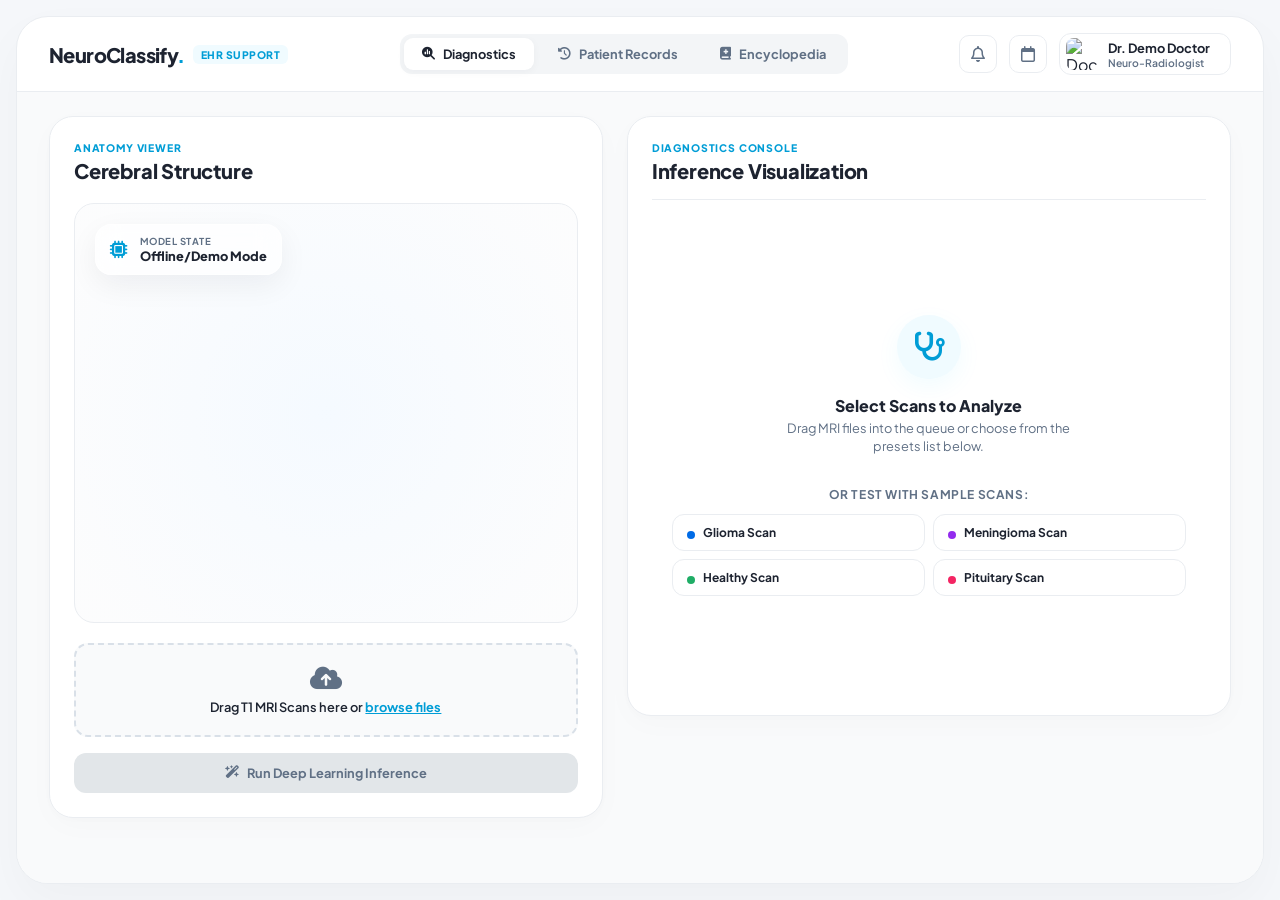
==== commit 0851ded0: "Implement real-time interactive 3D particle brain rotation and hover animation using Three.js on tra" ====
--- a/frontend/index.html
+++ b/frontend/index.html
@@ -10,6 +10,8 @@
     <link href="https://fonts.googleapis.com/css2?family=Plus+Jakarta+Sans:wght@300;400;500;600;700;800&display=swap" rel="stylesheet">
     <!-- FontAwesome for Icons -->
     <link rel="stylesheet" href="https://cdnjs.cloudflare.com/ajax/libs/font-awesome/6.4.0/css/all.min.css">
+    <!-- Three.js for 3D Brain Animation -->
+    <script src="https://cdnjs.cloudflare.com/ajax/libs/three.js/r128/three.min.js"></script>
     <!-- Main Style -->
     <link rel="stylesheet" href="style.css">
 </head>
@@ -88,7 +90,8 @@
                                 
                                 <!-- Floating 3D Brain Illustration Scene -->
                                 <div class="brain-viewer-scene">
-                                    <img src="3d_brain.jpg" alt="3D Brain Render" class="floating-3d-brain">
+                                    <!-- 3D Canvas Container -->
+                                    <div id="brain-3d-canvas-container" style="width: 100%; height: 100%; position: absolute; top: 0; left: 0; z-index: 1;"></div>
                                     
                                     <!-- Floating glassmorphic HUD Badges (concept from screenshot) -->
                                     <div class="hud-badge hud-top-left" id="hud-status">
--- a/frontend/style.css
+++ b/frontend/style.css
@@ -332,7 +332,7 @@
 
 /* Anatomy Scene with Floating Brain & Hologram HUD */
 .brain-viewer-scene {
-    height: 320px;
+    height: 420px;
     background: radial-gradient(circle, hsl(210, 100%, 98%) 0%, hsl(220, 20%, 99%) 90%);
     border: 1px solid var(--border-color);
     border-radius: 20px;
